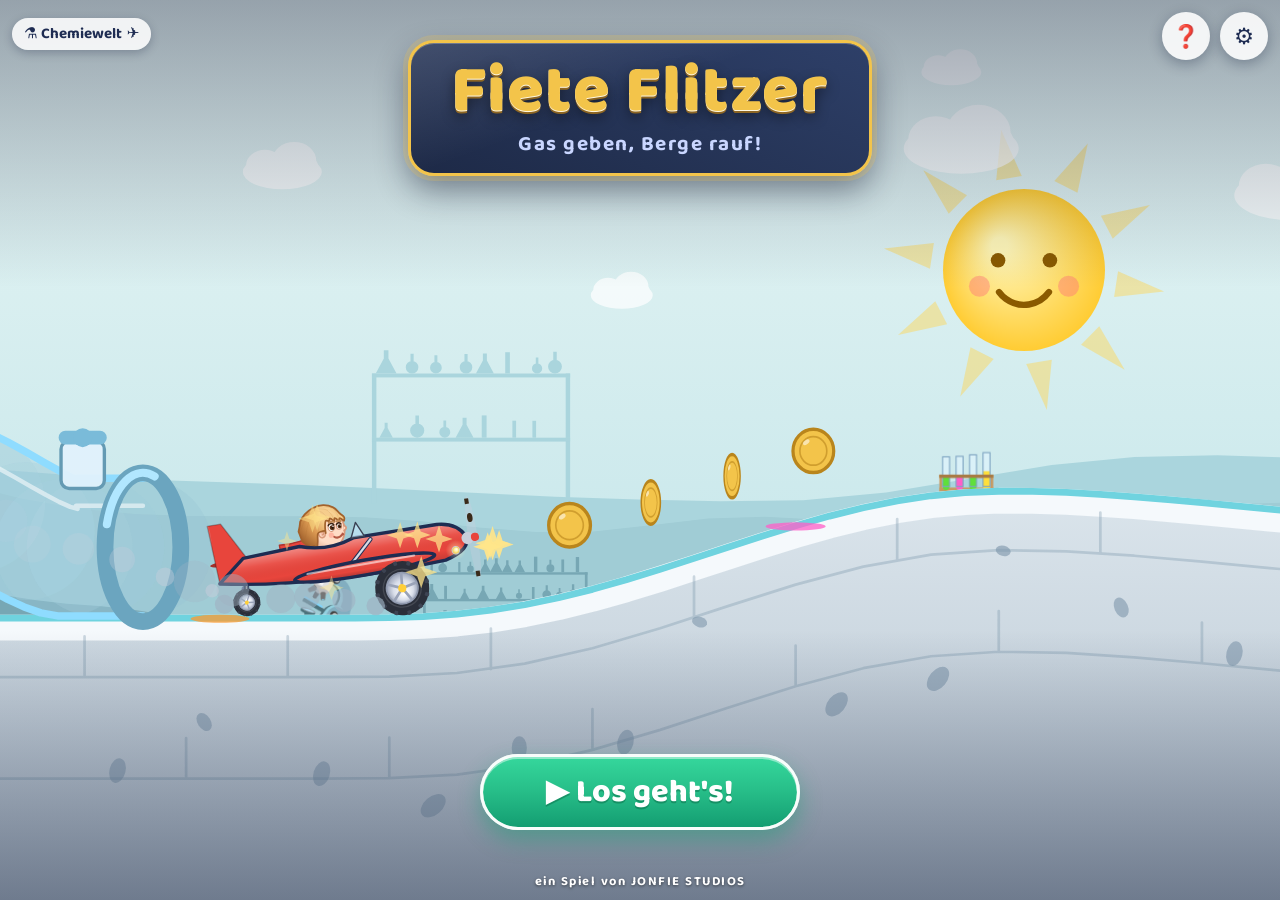
==== index.html @ 2e60c022 "Neue Fahrzeuge: Pogo-Stab, Einrad und Lauf-Mech (v57) - Pogo-Stab: hüpft ständig auf einer langen Fe" ====
<!DOCTYPE html>
<!--
  ============================================================================
  Fiete Flitzer
  ----------------------------------------------------------------------------
  Kindgerechtes Berg-Rennspiel (ca. 6 Jahre) nach dem Vorbild von
  "Hill Climb Racing": rechts Gas, links Bremse, Münzen und Benzin sammeln,
  das Auto in der Garage verbessern. Fiete – ein blonder Junge in
  Superhelden-Farben – kann sich nie wehtun: bei einem Überschlag hilft
  ein Ballon ("Hoppla!").

  Design-Sprache wie alle JONFIE-STUDIOS-Spiele (Uhrzeit-Uhu, Fietes
  Flipper, Entdeckerfisch): große Touch-Flächen, wenig Text, weiche
  Schatten, Baloo 2 + Nunito, dunkles Titel-Schild mit Goldrahmen.

  Struktur (dieses File) / Aussehen (style.css) / Logik (*.js) getrennt:
    config.js   alle Stellschrauben (Physik, Fahrzeuge, Welten, Preise)
    gelaende.js Strecken-Generator
    physik.js   2D-Fahrzeugphysik (Federn, Reifen, Motor)
    fahrt.js    Spielregeln einer Fahrt
    roboter.js  Roboter-Fahrer (Tests + Startseiten-Show)
    kinder.js   so sehen Fiete und Jonte aus (Gesicht, Haare, Looks)
    grafik.js   Zeichnen auf dem Canvas
    klang.js    Töne + Vorlesen
    spiel.js    Menüs, Garage, Speicherstand, Spielschleife

  Hinweis: ?v=NUMMER hinter den Dateien erzwingt frische Dateien. Bei jeder
  Änderung die Nummer erhöhen UND die Cache-Version in sw.js anpassen.
  ============================================================================
-->
<html lang="de">
<head>
  <meta charset="UTF-8">
  <meta name="viewport" content="width=device-width, initial-scale=1.0, maximum-scale=1.0, user-scalable=no, viewport-fit=cover">
  <meta name="description" content="Fiete Flitzer – kindgerechtes Berg-Rennspiel: Gas geben, Münzen sammeln, Auto tunen.">
  <meta name="theme-color" content="#1d2c54">
  <meta name="mobile-web-app-capable" content="yes">
  <meta name="apple-mobile-web-app-capable" content="yes">
  <meta name="apple-mobile-web-app-title" content="Fiete Flitzer">
  <title>Fiete Flitzer</title>
  <link rel="manifest" href="manifest.webmanifest">
  <link rel="icon" href="icon-192.png" type="image/png">
  <link rel="apple-touch-icon" href="apple-touch-icon.png">
  <link rel="stylesheet" href="style.css?v=57">
</head>

<body>

  <!-- DAS SPIELFELD: Himmel, Strecke, Fahrzeug – alles im Canvas (grafik.js) -->
  <canvas id="spielfeld" aria-label="Spielfeld"></canvas>
  <!-- Nachtwald: Dunkelheit mit Lichtern, eigene Ebene über dem Spielfeld (grafik.js zeichneNacht) -->
  <canvas id="nacht-ebene" aria-hidden="true"></canvas>


  <!-- ========================================================================
       HUD: Anzeigen während der Fahrt
       ======================================================================== -->
  <div class="hud" id="hud" hidden>
    <div class="hud-links">
      <button type="button" class="chip" id="hud-muenzen" aria-label="Gesammelte Münzen">
        <span class="chip-icon" aria-hidden="true">🪙</span><span class="chip-wert" id="hud-muenzen-wert">0</span>
      </button>
      <button type="button" class="chip tank-chip" id="hud-tank" aria-label="Tank">
        <span class="chip-icon" id="hud-tank-icon" aria-hidden="true">⛽</span>
        <span class="tank-balken"><span class="tank-fuellung" id="hud-tank-fuellung"></span></span>
      </button>
    </div>
    <div class="hud-mitte">
      <div class="fortschritt" id="hud-fortschritt">
        <div class="fortschritt-balken" id="hud-fortschritt-balken"></div>
        <img class="fortschritt-auto fortschritt-geist" id="hud-fortschritt-geist" alt="" aria-hidden="true" hidden>
        <img class="fortschritt-auto" id="hud-fortschritt-auto" alt="" aria-hidden="true">
        <span class="fortschritt-ziel" aria-hidden="true">🏁</span>
      </div>
      <div class="chip strecke-chip" id="hud-strecke" hidden>
        <span class="chip-icon" aria-hidden="true">📏</span><span class="chip-wert" id="hud-strecke-wert">0 m</span>
      </div>
      <div class="chip strecke-chip geist-chip" id="hud-geist-strecke" hidden>
        <span class="chip-icon" aria-hidden="true">👻</span><span class="chip-wert" id="hud-geist-strecke-wert">0 m</span>
      </div>
    </div>
    <button type="button" class="rund-knopf" id="knopf-pause" aria-label="Pause">⏸️</button>
  </div>

  <!-- PEDALE: links Bremse (rot), rechts Gas (grün). Auch die ganze linke bzw.
       rechte Bildschirmhälfte funktioniert als Pedal (siehe spiel.js). -->
  <div class="pedale" id="pedale" hidden>
    <button type="button" class="pedal pedal-bremse" id="pedal-bremse" aria-label="Bremse">
      <span class="pedal-platte" aria-hidden="true"><span></span><span></span><span></span></span>
      <span class="pedal-text">Bremse</span>
    </button>
    <button type="button" class="pedal pedal-gas" id="pedal-gas" aria-label="Gas">
      <span class="pedal-platte" aria-hidden="true"><span></span><span></span><span></span></span>
      <span class="pedal-text">Gas</span>
    </button>
  </div>

  <!-- ZUSATZ-KNÖPFE links über der Bremse (linke Hand): 🚀 Raketen-Boost und 🦘 Sprungfeder.
       Der Ring füllt sich beim Aufladen; voll = bunt und pulsierend. -->
  <div class="extras" id="extras" hidden>
    <button type="button" class="extra-knopf extra-boost" id="knopf-boost" aria-label="Raketen-Boost">
      <span class="extra-icon" aria-hidden="true">🚀</span><span class="extra-zahl" id="boost-zahl" hidden></span>
    </button>
    <button type="button" class="extra-knopf extra-feder" id="knopf-feder" aria-label="Sprungfeder">
      <span class="extra-icon" aria-hidden="true">🦘</span><span class="extra-zahl" id="feder-zahl" hidden></span>
    </button>
  </div>

  <!-- Große Meldung in der Mitte ("Los geht's!", "Salto!") + Tipps -->
  <div class="meldung" id="meldung" aria-live="polite" hidden></div>
  <div class="tipp" id="tipp" hidden></div>
  <!-- Start-Ampel mit Countdown 3 – 2 – 1 – LOS -->
  <div class="ampel-box" id="ampel" hidden>
    <div class="ampel-titel" id="ampel-titel"></div>
    <div class="ampel-reihe">
      <div class="ampel" aria-hidden="true"><span class="lampe lampe-rot"></span><span class="lampe lampe-gelb"></span><span class="lampe lampe-gruen"></span></div>
      <div class="ampel-zahl" id="ampel-zahl" aria-live="assertive">3</div>
    </div>
  </div>
  <div class="update-banner" id="update-banner" role="status" hidden></div>
  <div class="hochkant-hinweis" id="hochkant-hinweis" hidden>📱↔️ Tipp: Handy quer halten!</div>


  <!-- ========================================================================
       TITELSCREEN: Hinter dem Titel läuft die Startseiten-Show (spiel.js 12b):
       Fiete fährt von allein durch alle Welten. Tippen irgendwo = Los.
       ======================================================================== -->
  <div class="titelscreen" id="titelscreen">
    <!-- Sparmodus der Show: zwei Weltbilder (mit Auto drauf) zum Überblenden -->
    <div class="show-leicht" id="show-leicht" hidden aria-hidden="true">
      <div class="show-bild"></div><div class="show-bild"></div>
    </div>
    <div class="show-blende" id="show-blende" aria-hidden="true"></div>
    <div class="titel-schleier" aria-hidden="true"></div>

    <div class="titel-ecke">
      <button type="button" class="rund-knopf titel-rund" id="knopf-titel-anleitung" aria-label="So geht's">❓</button>
      <button type="button" class="rund-knopf titel-rund" id="knopf-titel-einstellungen" aria-label="Einstellungen">⚙️</button>
    </div>

    <div class="titel-logo">
      <span class="titel-logo-glanz" aria-hidden="true"></span>
      <h1 class="titel-name">Fiete Flitzer</h1>
      <p class="titel-unter">Gas geben, Berge rauf!</p>
    </div>

    <div class="titel-unten">
      <button type="button" class="titel-start" id="knopf-start" aria-label="Spiel starten">
        <span class="titel-start-icon" aria-hidden="true">▶</span> Los geht's!
      </button>
    </div>
    <div class="show-welt" id="show-welt" aria-hidden="true"></div>
    <p class="titel-studio">ein Spiel von JONFIE STUDIOS</p>
  </div>


  <!-- ========================================================================
       WER FÄHRT? Fiete, Jonte oder beide zusammen (Geisterrennen)
       ======================================================================== -->
  <div class="spielerwahl" id="spielerwahl" hidden>
    <h2 class="spielerwahl-titel">Wer fährt?</h2>
    <div class="spielerwahl-karten" id="spielerwahl-karten"></div>
    <button type="button" class="rund-knopf spielerwahl-zahnrad" id="knopf-spielerwahl-einstellungen" aria-label="Einstellungen">⚙️</button>
  </div>


  <!-- ========================================================================
       MENÜ: Fahren (Welten + Level) und Garage (Fahrzeuge, Tuning, Farben)
       ======================================================================== -->
  <div class="menue" id="menue" hidden>
    <header class="top-bar">
      <button type="button" class="marke" id="knopf-info" aria-label="Über das Spiel">
        <span class="marke-logo" aria-hidden="true"><span class="marke-logo-text"><span>F</span><span>F</span></span></span>
        <span class="marke-text">Fiete Flitzer</span>
      </button>
      <nav class="tabs" role="tablist">
        <button type="button" class="tab aktiv" id="tab-knopf-fahren" data-tab="fahren" role="tab" aria-label="Fahren">🏁<span class="tab-wort"> Fahren</span></button>
        <button type="button" class="tab" id="tab-knopf-garage" data-tab="garage" role="tab" aria-label="Garage">🔧<span class="tab-wort"> Garage</span></button>
      </nav>
      <div class="top-rechts">
        <button type="button" class="chip konto-chip" id="konto" aria-label="Deine Münzen">
          <span class="chip-icon" aria-hidden="true">🪙</span><span class="chip-wert" id="konto-wert">0</span>
        </button>
        <button type="button" class="rund-knopf klein" id="knopf-anleitung" aria-label="Anleitung: So geht's">❓</button>
        <button type="button" class="rund-knopf klein" id="knopf-einstellungen" aria-label="Einstellungen">⚙️</button>
      </div>
    </header>

    <main class="menue-inhalt">
      <!-- Welten + Level -->
      <section class="tab-seite" id="tab-fahren">
        <div class="fahrzeug-leiste" id="fahrzeug-leiste"></div>
        <div class="welten-liste" id="welten-liste"></div>
        <!-- Zu zweit: Geisterrennen vorbereiten -->
        <div class="duell" id="duell-lobby" hidden>
          <div class="duell-kopf">
            <button type="button" class="fiete-chip" id="duell-spielerwahl" aria-label="Wer fährt? (zurück)"></button>
            <h2 class="duell-titel">👫 Geisterrennen zu zweit</h2>
            <span class="duell-stand" id="duell-stand"></span>
          </div>
          <div class="duell-paarung" id="duell-paarung" hidden></div>
          <div class="duell-spieler" id="duell-spieler"></div>
          <h3 class="duell-abschnitt">🗺️ Welche Strecke?</h3>
          <div class="duell-welten" id="duell-welten"></div>
          <div class="duell-level" id="duell-level"></div>
          <h3 class="duell-abschnitt">🏁 Wer fährt zuerst?</h3>
          <div class="duell-start" id="duell-start"></div>
        </div>
      </section>

      <!-- Garage -->
      <section class="tab-seite" id="tab-garage" hidden>
        <div class="garage-kinder" id="garage-kinder" hidden></div>
        <div class="garage">
          <div class="garage-buehne">
            <div class="buehne-kopf">
              <button type="button" class="pfeil-knopf" id="fz-zurueck" aria-label="Vorheriges Fahrzeug">◀</button>
              <div class="fz-titel">
                <span class="fz-name" id="fz-name">Flitzer</span>
                <span class="fz-nummer" id="fz-nummer">1 / 7</span>
              </div>
              <button type="button" class="pfeil-knopf" id="fz-vor" aria-label="Nächstes Fahrzeug">▶</button>
            </div>
            <div class="vorschau-rahmen">
              <canvas class="vorschau" id="vorschau" aria-label="Fahrzeug-Vorschau"></canvas>
              <button type="button" class="motor-hoeren" id="fz-motor" aria-label="Motor anhören">🔊</button>
            </div>
            <p class="fz-text" id="fz-text"></p>
            <div class="fz-werte" id="fz-werte"></div>
            <button type="button" class="aktion-knopf" id="fz-aktion">✅ Ausgewählt</button>
          </div>
          <div class="garage-werkstatt">
            <h3 class="werkstatt-titel" id="look-titel">💇 Fietes Look</h3>
            <div class="outfit-liste look-liste" id="look-liste"></div>
            <h3 class="werkstatt-titel" id="outfit-titel">🦸 Fietes Outfit</h3>
            <div class="outfit-liste" id="outfit-liste"></div>
            <h3 class="werkstatt-titel">🔧 Tuning</h3>
            <div class="upgrade-liste" id="upgrade-liste"></div>
            <h3 class="werkstatt-titel">🎨 Farbe</h3>
            <div class="farb-liste" id="farb-liste"></div>
            <div class="farb-editor" id="farb-editor" hidden></div>
            <h3 class="werkstatt-titel">✨ Muster</h3>
            <div class="kachel-liste" id="muster-liste"></div>
            <h3 class="werkstatt-titel" id="felgen-titel">🛞 Felgen</h3>
            <div class="kachel-liste" id="felgen-liste"></div>
            <h3 class="werkstatt-titel" id="beifahrer-titel">🐾 Beifahrer</h3>
            <div class="kachel-liste" id="beifahrer-liste"></div>
            <h3 class="werkstatt-titel" id="spur-titel">💫 Spur</h3>
            <div class="kachel-liste" id="spur-liste"></div>
          </div>
        </div>
      </section>
    </main>
  </div>


  <!-- ========================================================================
       GEISTERRENNEN: Übergabe ("Jetzt ist Jonte dran!"), Würfeln, Siegerehrung
       ======================================================================== -->
  <div class="modal-overlay" id="uebergabe" aria-hidden="true">
    <div class="karte uebergabe-karte" role="dialog" aria-modal="true" aria-labelledby="uebergabe-titel">
      <p class="uebergabe-vorher" id="uebergabe-vorher" hidden></p>
      <img class="uebergabe-bild" id="uebergabe-bild" alt="">
      <h2 class="karte-titel" id="uebergabe-titel">Fiete ist dran!</h2>
      <p class="karte-hinweis" id="uebergabe-text"></p>
      <button type="button" class="gruen-knopf" id="knopf-uebergabe-los">▶️ Los!</button>
      <button type="button" class="zweit-knopf" id="knopf-uebergabe-abbruch">🏠 Abbrechen</button>
    </div>
  </div>

  <div class="modal-overlay" id="wuerfeln" aria-hidden="true">
    <div class="karte wuerfel-karte" role="dialog" aria-modal="true" aria-label="Würfeln, wer zuerst fährt">
      <h2 class="karte-titel">🎲 Wer fängt an?</h2>
      <div class="wuerfel-reihe" id="wuerfel-reihe"></div>
      <p class="wuerfel-text" id="wuerfel-text">Die Würfel rollen …</p>
    </div>
  </div>

  <div class="modal-overlay" id="duell-ergebnis" aria-hidden="true">
    <div class="karte duell-ergebnis-karte" role="dialog" aria-modal="true" aria-labelledby="duell-ergebnis-titel">
      <h2 class="karte-titel" id="duell-ergebnis-titel">🏆 Jonte gewinnt!</h2>
      <div class="podest" id="duell-podest"></div>
      <p class="duell-stand gross" id="duell-ergebnis-stand"></p>
      <div class="ergebnis-knoepfe">
        <button type="button" class="gruen-knopf" id="knopf-revanche">🔄 Revanche!</button>
        <button type="button" class="zweit-knopf" id="knopf-duell-strecke">🗺️ Strecke</button>
        <button type="button" class="zweit-knopf" id="knopf-duell-garage">🔧 Garage</button>
        <button type="button" class="zweit-knopf" id="knopf-duell-menue">👥 Wer fährt?</button>
      </div>
    </div>
  </div>


  <!-- ========================================================================
       PAUSE
       ======================================================================== -->
  <div class="modal-overlay" id="pause" aria-hidden="true">
    <div class="karte pause-karte" role="dialog" aria-modal="true" aria-label="Pause">
      <h2 class="karte-titel">⏸️ Pause</h2>
      <button type="button" class="gruen-knopf" id="knopf-weiter">▶️ Weiter</button>
      <button type="button" class="zweit-knopf" id="knopf-nochmal">🔄 Nochmal von vorn</button>
      <button type="button" class="zweit-knopf" id="knopf-menue">🏠 Zum Menü</button>
      <p class="karte-hinweis">Gesammelte Münzen darfst du behalten!</p>
    </div>
  </div>


  <!-- ========================================================================
       ERGEBNIS (kein "Game Over": immer Lob + Münzen)
       ======================================================================== -->
  <div class="modal-overlay" id="ergebnis" aria-hidden="true">
    <div class="karte ergebnis-karte" role="dialog" aria-modal="true" aria-labelledby="ergebnis-titel">
      <div class="ergebnis-held" aria-hidden="true">
        <img class="ergebnis-fiete" id="ergebnis-fiete" alt="">
        <span class="ergebnis-icon" id="ergebnis-icon">🏆</span>
      </div>
      <h2 class="karte-titel" id="ergebnis-titel">Ziel erreicht!</h2>
      <div class="ergebnis-sterne" id="ergebnis-sterne" aria-label="Sterne">
        <span class="stern-gross">★</span><span class="stern-gross">★</span><span class="stern-gross">★</span>
      </div>
      <ul class="ergebnis-liste" id="ergebnis-liste"></ul>
      <div class="ergebnis-summe">
        <span class="chip-icon" aria-hidden="true">🪙</span> +<b id="ergebnis-summe">0</b>
      </div>
      <p class="karte-hinweis" id="ergebnis-tipp"></p>
      <div class="ergebnis-knoepfe">
        <button type="button" class="gruen-knopf" id="knopf-ergebnis-weiter">▶️ Nächstes Level</button>
        <button type="button" class="zweit-knopf profi-knopf" id="knopf-ergebnis-profi" hidden>🔥 Profi-Level</button>
        <button type="button" class="zweit-knopf" id="knopf-ergebnis-nochmal">🔄 Nochmal</button>
        <button type="button" class="zweit-knopf" id="knopf-ergebnis-garage">🔧 Garage</button>
        <button type="button" class="zweit-knopf" id="knopf-ergebnis-menue">🏠 Menü</button>
      </div>
    </div>
  </div>


  <!-- ========================================================================
       EINSTELLUNGEN
       ======================================================================== -->
  <!-- EIGENER CHARAKTER: Name und Aussehen (Spielerwahl → ⚙️ am Kärtchen) -->
  <div class="modal-overlay" id="eigen-dialog" aria-hidden="true">
    <div class="modal eigen-modal" role="dialog" aria-modal="true" aria-label="Eigener Charakter">
      <header class="modal-kopf">
        <h2 class="modal-titel">🧒 Eigener Charakter</h2>
        <button type="button" class="modal-schliessen" id="eigen-zu" aria-label="Schließen">✕</button>
      </header>
      <div class="modal-inhalt eigen-inhalt">
        <div class="eigen-vorschau-spalte">
          <img class="eigen-vorschau" id="eigen-vorschau" alt="So siehst du aus">
          <input type="text" class="eigen-name" id="eigen-name" maxlength="14" placeholder="Dein Name" autocomplete="off" aria-label="Name">
        </div>
        <div class="eigen-wahl" id="eigen-wahl"></div>
      </div>
      <footer class="eigen-fuss">
        <button type="button" class="zweit-knopf" id="eigen-ausblenden">🙈 Ausblenden</button>
        <button type="button" class="gruen-knopf" id="eigen-fertig">✅ Fertig</button>
      </footer>
    </div>
  </div>

  <div class="modal-overlay" id="einstellungen" aria-hidden="true">
    <div class="modal" role="dialog" aria-modal="true" aria-label="Einstellungen">
      <header class="modal-kopf">
        <h2 class="modal-titel">⚙️ Einstellungen</h2>
        <button type="button" class="modal-schliessen" id="einstellungen-zu" aria-label="Schließen">✕</button>
      </header>
      <div class="modal-inhalt">
        <button type="button" class="hilfe-button" id="knopf-hilfe"><span class="hilfe-frage">?</span> Hilfe &amp; Was ist neu?</button>
        <section class="opt-gruppe">
          <h3 class="opt-titel">🎚️ Schwierigkeit</h3>
          <div class="opt-reihe">
            <button type="button" class="opt-karte" data-setting="schwierigkeit" data-wert="leicht">
              <span class="opt-icon">🐢</span><span class="opt-name">Leicht</span><span class="opt-text">Auto bleibt stabiler, größerer Tank</span>
            </button>
            <button type="button" class="opt-karte" data-setting="schwierigkeit" data-wert="normal">
              <span class="opt-icon">🐇</span><span class="opt-name">Normal</span><span class="opt-text">Wie beim großen Vorbild</span>
            </button>
            <button type="button" class="opt-karte" data-setting="schwierigkeit" data-wert="profi">
              <span class="opt-icon">🚀</span><span class="opt-name">Profi</span><span class="opt-text">Weniger Benzin, Hoppla kostet mehr</span>
            </button>
          </div>
          <div class="opt-reihe opt-reihe-eins">
            <button type="button" class="opt-karte opt-schalter" data-schalter="bruchlandung">
              <span class="opt-icon">💥</span><span class="opt-name">Bruchlandung</span><span class="opt-text">An: Wer zu schief landet, braucht den Ballon. Aus: Das Auto prallt ab und fährt weiter.</span><span class="opt-schalter-status"></span>
            </button>
            <button type="button" class="opt-karte opt-schalter" data-schalter="tipps">
              <span class="opt-icon">💡</span><span class="opt-name">Tipps</span><span class="opt-text">Kleine Hinweise oben links, wie man fährt (z. B. „In der Luft: Gas hebt die Nase“).</span><span class="opt-schalter-status"></span>
            </button>
          </div>
        </section>

        <section class="opt-gruppe">
          <h3 class="opt-titel">🔊 Ton &amp; Anzeige</h3>
          <div class="opt-reihe opt-reihe-vier">
            <button type="button" class="opt-karte opt-schalter" data-schalter="ton">
              <span class="opt-icon">🔊</span><span class="opt-name">Töne</span><span class="opt-schalter-status"></span>
            </button>
            <button type="button" class="opt-karte opt-schalter" data-schalter="sprache">
              <span class="opt-icon">🗣️</span><span class="opt-name">Vorlesen</span><span class="opt-schalter-status"></span>
            </button>
            <button type="button" class="opt-karte opt-schalter" data-schalter="instrumente">
              <span class="opt-icon">⏱️</span><span class="opt-name">Tacho</span><span class="opt-schalter-status"></span>
            </button>
            <button type="button" class="opt-karte opt-schalter" data-schalter="kraefte">
              <span class="opt-icon">🔬</span><span class="opt-name">Kräfte</span><span class="opt-schalter-status"></span>
            </button>
          </div>
          <div class="opt-reihe opt-reihe-eins">
            <button type="button" class="opt-karte opt-schalter" data-schalter="tonHandy">
              <span class="opt-icon">📱</span><span class="opt-name">Handy-Ton</span><span class="opt-text">Kein Ton, obwohl laut gestellt? Einschalten – dann kommen die Klänge wie bei einem Video (für manche älteren Android-Handys).</span><span class="opt-schalter-status"></span>
            </button>
            <button type="button" class="opt-karte" id="knopf-ton-test">
              <span class="opt-icon">🔈</span><span class="opt-name">Ton testen</span><span class="opt-text" id="ton-zustand">Spielt eine kleine Melodie und sagt „Hallo“.</span>
            </button>
          </div>
          <p class="opt-untertitel">🔬 Kräfte: zeigt beim Fahren Gewichtskraft, Normalkraft und Reibung als Pfeile.</p>
        </section>

        <section class="opt-gruppe" id="ausrichtung-gruppe" hidden>
          <h3 class="opt-titel">📱 Bildschirm</h3>
          <div class="opt-reihe">
            <button type="button" class="opt-karte" data-setting="ausrichtung" data-wert="quer">
              <span class="opt-icon">↔️</span><span class="opt-name">Quer</span><span class="opt-text">Weiter Blick nach vorn</span>
            </button>
            <button type="button" class="opt-karte" data-setting="ausrichtung" data-wert="hoch">
              <span class="opt-icon">↕️</span><span class="opt-name">Hochkant</span><span class="opt-text">Gut mit einer Hand</span>
            </button>
            <button type="button" class="opt-karte" data-setting="ausrichtung" data-wert="auto">
              <span class="opt-icon">🔄</span><span class="opt-name">Drehen</span><span class="opt-text">Wie du das Handy hältst</span>
            </button>
          </div>
        </section>

        <section class="opt-gruppe" id="install-gruppe" hidden>
          <h3 class="opt-titel">📲 Als App</h3>
          <button type="button" class="install-button" id="knopf-installieren">📲 App installieren</button>
          <p class="install-hinweis" id="install-hinweis"></p>
        </section>

        <section class="opt-gruppe">
          <h3 class="opt-titel">ℹ️ Für Große</h3>
          <p class="opt-info">
            Die Physik ist echt: Federn mit Eigenfrequenz und Dämpfung, Reifen mit
            Haftreibung (µ), Rollwiderstand, Hangabtriebskraft und Drehimpuls in der
            Luft. Auf dem Mond gilt g = 1,62 m/s², auf Schnee ist µ kleiner, im Sand der
            Rollwiderstand größer. Details stehen in der README.
          </p>
          <!-- 7× tippen öffnet den versteckten Entwickler-Bereich -->
          <button type="button" class="opt-version" id="opt-version">Fiete Flitzer · Version ?</button>
        </section>

        <section class="opt-gruppe entwickler-gruppe" id="entwickler-gruppe" hidden>
          <h3 class="opt-titel">🛠️ Entwickler</h3>
          <div class="opt-reihe">
            <button type="button" class="opt-karte" id="dev-muenzen">
              <span class="opt-icon">🪙</span><span class="opt-name">+10.000</span><span class="opt-text">für Fiete und Jonte</span>
            </button>
            <button type="button" class="opt-karte opt-schalter" id="dev-alle-offen">
              <span class="opt-icon">🔓</span><span class="opt-name">Alle Level</span><span class="opt-schalter-status"></span>
            </button>
            <button type="button" class="opt-karte opt-schalter" id="dev-editor">
              <span class="opt-icon">✏️</span><span class="opt-name">Strecken-Editor</span><span class="opt-schalter-status"></span>
            </button>
            <button type="button" class="opt-karte opt-schalter" id="dev-gasbremse">
              <span class="opt-icon">🎛️</span><span class="opt-name">Gas+Bremse alt</span><span class="opt-schalter-status"></span>
            </button>
            <button type="button" class="opt-karte" id="dev-startseite">
              <span class="opt-icon">🎬</span><span class="opt-name">Startseite</span><span class="opt-schalter-status dev-wert"></span>
            </button>
            <button type="button" class="opt-karte" id="dev-aus">
              <span class="opt-icon">🙈</span><span class="opt-name">Verstecken</span><span class="opt-text">Bereich ausblenden</span>
            </button>
          </div>
          <p class="opt-untertitel">Nur zum Testen: Münzen für beide Kinder, „Alle Level“ öffnet jede Welt, ohne den Fortschritt zu verändern. „Strecken-Editor“ (in Arbeit) zeigt oben in der Weltenliste „Eigene Strecke“. „Gas+Bremse alt“: beide Pedale zugleich heben sich in der Luft auf, und Stabilisator/Luft-Kreisel halten das Auto ruhig (bis Version 35, macht Sprünge sehr leicht).</p>
        </section>

        <section class="opt-gruppe" id="sicherung-gruppe">
          <h3 class="opt-titel">💾 Spielstand sichern</h3>
          <p class="opt-info">Mit diesem Code holst du den Fortschritt von Fiete und Jonte zurück – auf einem neuen Handy oder wenn der Browser die Daten gelöscht hat. Am besten kopieren und dir selbst schicken.</p>
          <p class="opt-info code-warnung" id="safari-warnung" hidden>⚠️ Im Safari-Browser löscht das iPhone gespeicherte Spiele nach einigen Tagen ohne Besuch. Sichere den Code – oder installiere die App.</p>
          <div class="code-box" id="spielstand-code" aria-label="Spielstand-Code"></div>
          <div class="code-knoepfe">
            <button type="button" class="code-knopf" id="code-kopieren">📋 Kopieren</button>
            <button type="button" class="code-knopf" id="code-teilen" hidden>📤 Teilen</button>
            <button type="button" class="code-knopf" id="code-eingeben">⌨️ Code eingeben</button>
          </div>
          <div class="code-eingabe" id="code-eingabe" hidden>
            <textarea id="code-feld" rows="4" placeholder="Code hier einfügen oder abtippen" aria-label="Spielstand-Code eingeben"
                      autocomplete="off" autocorrect="off" autocapitalize="characters" spellcheck="false"></textarea>
            <button type="button" class="install-button" id="code-laden">✅ Spielstand laden</button>
            <p class="code-fehler" id="code-fehler" role="alert"></p>
          </div>
        </section>

        <section class="opt-gruppe">
          <button type="button" class="reset-button" id="knopf-zuruecksetzen">♻️ Spielstand zurücksetzen</button>
        </section>
      </div>
      <button type="button" class="modal-fertig" id="einstellungen-fertig">✅ Fertig</button>
    </div>
  </div>

  <!-- ========================================================================
       HILFE: Was kann man alles machen? + Neuigkeiten (Changelog aus config.js)
       ======================================================================== -->
  <div class="modal-overlay" id="hilfe" aria-hidden="true">
    <div class="modal hilfe-modal" role="dialog" aria-modal="true" aria-label="Hilfe">
      <header class="modal-kopf">
        <h2 class="modal-titel">❓ So geht's</h2>
        <button type="button" class="modal-schliessen" id="hilfe-zu" aria-label="Schließen">✕</button>
      </header>
      <div class="modal-inhalt" id="hilfe-inhalt">
        <nav class="hilfe-reiter" role="tablist">
          <button type="button" data-seite="anleitung" role="tab">🎮 So geht's</button>
          <button type="button" data-seite="welten" role="tab">🗺️ Welten</button>
          <button type="button" data-seite="neu" role="tab">✨ Neu</button>
        </nav>

        <div class="hilfe-seite" data-seite-inhalt="anleitung">
          <section class="opt-gruppe hilfe-gruppe hilfe-kurz">
            <h3 class="opt-titel">🏁 In aller Kürze</h3>
            <div class="kurz-liste">
              <div><span>🏁</span><b>Ziel:</b> Fahr bis zur Zielflagge – über Berge, Schanzen und durch viele Welten.</div>
              <div><span>🟢</span><b>Rechts Gas, links Bremse.</b> Steht das Auto, fährt die Bremse rückwärts.</div>
              <div><span>✈️</span><b>In der Luft:</b> Gas hebt die Nase, Bremse senkt sie. So landest du gerade und machst Saltos.</div>
              <div><span>⛽</span><b>Benzin sammeln!</b> Rote Kanister füllen den Tank. Ist er leer, ist die Fahrt vorbei.</div>
              <div><span>🪙</span><b>Münzen</b> darfst du immer behalten. Viele Münzen im Ziel = bis zu 3 Sterne ⭐.</div>
              <div><span>🔧</span><b>Garage:</b> Mit Münzen neue Fahrzeuge, Tuning, Farben und Spuren kaufen.</div>
              <div><span>🎈</span><b>Umgekippt?</b> Kein Problem – ein Ballon stellt dich wieder hin.</div>
            </div>
          </section>

          <section class="opt-gruppe hilfe-gruppe" id="hilfe-fahren">
            <h3 class="opt-titel">🎮 So fährst du</h3>
            <ul class="hilfe-liste">
              <li><b>Gas</b> ist rechts 🟢, <b>Bremse</b> links 🔴. Die ganze rechte bzw. linke Bildschirmhälfte geht auch.</li>
              <li><b>Am Berg</b> nicht zu viel Gas, sonst kippt das Auto nach hinten. Vor steilen Abhängen kurz bremsen.</li>
              <li><b>Tricks</b>: Salto 🤸 +50, Looping 🎢 +75, lange Sprünge geben einen Luftsprung-Bonus.</li>
              <li>Liegt das Auto fest oder auf dem Dach, holt dich ein <b>Ballon 🎈</b>. Das kostet etwas Benzin.</li>
              <li><b>Bruchlandung 💥</b> (Einstellungen): Wenn sie an ist, braucht jede zu schiefe Landung den Ballon.</li>
            </ul>
          </section>

          <section class="opt-gruppe hilfe-gruppe" id="hilfe-extras">
            <h3 class="opt-titel">🚀 Turbo und 🦘 Sprungfeder</h3>
            <p class="opt-info">Die zwei runden Knöpfe links über der Bremse. Grau heißt: noch nicht bereit. Bunt und blinkend heißt: Los, drück!</p>
            <ul class="hilfe-liste">
              <li><b>🚀 Turbo</b>: Sammle einen <b>lila Raketen-Kanister</b>, dann drücken – das Auto wird kurz doppelt so schnell.</li>
              <li><b>🦘 Sprungfeder</b>: Lädt sich mit <b>3 Saltos</b> auf. Drücken, wenn die Räder am Boden sind, und das Auto hüpft hoch.</li>
            </ul>
          </section>

          <section class="opt-gruppe hilfe-gruppe" id="hilfe-garage">
            <h3 class="opt-titel">🔧 Garage</h3>
            <ul class="hilfe-liste">
              <li><b id="hilfe-fahrzeuge">Fahrzeuge</b> – jedes fährt sich anders.</li>
              <li><b>Verbessern</b>: Motor, Reifen, Federung und Tank je 5 Stufen, dazu Allrad.</li>
              <li><b>Aussehen</b>: Lackfarben (auch eigene Farbe und Farbverlauf), Muster, Spuren, Beifahrer, Outfits und Looks für Fiete und Jonte.</li>
            </ul>
          </section>

          <section class="opt-gruppe hilfe-gruppe">
            <h3 class="opt-titel">🗺️ Welten und Spielarten</h3>
            <ul class="hilfe-liste">
              <li><b id="hilfe-weltenzahl">Welten</b> mit je 4 Leveln. Nach Level 3 öffnet sich die nächste Welt. Level 4 ist das freiwillige <b>🔥 Profi-Level</b>. Deine Welten zeigt dir der Reiter <b>🗺️ Welten</b> – die anderen sind noch geheim.</li>
              <li><b>Endlos ♾️</b>: Wie weit kommst du? Alle 500 m gibt es einen Bonus.</li>
              <li><b>Zu zweit 👥</b>: Fiete und Jonte fahren nacheinander dieselbe Strecke, der Zweite gegen den Geist 👻 der ersten Fahrt.</li>
              <li><b>Schwierigkeit</b> (Einstellungen): Leicht 🐢 hält das Auto stabiler und gibt mehr Benzin.</li>
            </ul>
          </section>
        </div>

        <div class="hilfe-seite" data-seite-inhalt="welten" hidden>
          <p class="opt-info" id="welten-intro">Deine Welten – was gibt es dort Besonderes?</p>
          <div class="welt-info-liste" id="welt-info-liste"></div>
        </div>

        <div class="hilfe-seite" data-seite-inhalt="neu" hidden>
          <section class="opt-gruppe hilfe-gruppe" id="hilfe-neu">
            <h3 class="opt-titel">✨ Was ist neu?</h3>
            <div id="hilfe-neuigkeiten"></div>
          </section>
        </div>
      </div>
      <button type="button" class="modal-fertig" id="hilfe-fertig">✅ Alles klar</button>
    </div>
  </div>

  <!-- ELTERN-DIALOG: Sicherung vor dem Zurücksetzen und vor dem Entwickler-Bereich
       (kleine Rechenaufgabe) -->
  <div class="modal-overlay" id="eltern" aria-hidden="true">
    <div class="modal eltern-modal" role="dialog" aria-modal="true" aria-label="Frage für Erwachsene">
      <h2 class="eltern-titel">🔒 Frage für Erwachsene</h2>
      <p class="eltern-text"><span id="eltern-frage">Wirklich alles löschen?</span> Dann rechne:<br><b id="eltern-aufgabe">7 × 8</b></p>
      <div class="eltern-antworten" id="eltern-antworten"></div>
      <button type="button" class="eltern-abbrechen" id="eltern-abbrechen">Abbrechen</button>
    </div>
  </div>

  <!-- Konfetti-Ebene + kleines Popover -->
  <div class="konfetti-ebene" id="konfetti" aria-hidden="true"></div>
  <div class="popover" id="popover" role="status" hidden></div>

  <!-- Skripte in der richtigen Reihenfolge -->
  <script src="config.js?v=57"></script>
  <script src="gelaende.js?v=57"></script>
  <script src="physik.js?v=57"></script>
  <script src="fahrt.js?v=57"></script>
  <script src="roboter.js?v=57"></script>
  <script src="startseite-szenen.js?v=57"></script>
  <script src="geist.js?v=57"></script>
  <script src="kinder.js?v=57"></script>
  <script src="spielstand.js?v=57"></script>
  <script src="requisiten.js?v=57"></script>
  <script src="grafik.js?v=57"></script>
  <script src="grafik-welt.js?v=57"></script>
  <script src="klang.js?v=57"></script>
  <script src="editor.js?v=57"></script>
  <script src="spiel.js?v=57"></script>
</body>
</html>
---- style.css ----
/* ===========================================================================
   Fiete Flitzer  –  Stylesheet (style.css)
   ---------------------------------------------------------------------------
   Mobil-first, am liebsten im QUERFORMAT (wie das große Vorbild), für
   ca. 6-Jährige. Gleiche Design-Sprache wie alle JONFIE-STUDIOS-Spiele:
     - Blauverlauf-Bühne, weiße Flächen mit WEICHEN, diffusen Schatten
     - dunkles, edles Titel-Schild mit Goldrahmen
     - warmes Orange als Highlight, frisches Grün als Erfolgsfarbe
     - Schriften: Baloo 2 (Display) + Nunito (Text), lokal eingebunden
   Das Spiel selbst (Strecke, Auto) wird im Canvas gezeichnet – grafik.js.
   =========================================================================== */


/* 0) LOKALE SCHRIFTEN (offline-fähig, kein CDN) ---------------------------- */
@font-face {
  font-family: "Baloo 2";
  font-style: normal;
  font-weight: 500 800;
  font-display: swap;
  src: url("fonts/baloo2-latin.woff2") format("woff2");
}
@font-face {
  font-family: "Nunito";
  font-style: normal;
  font-weight: 600 800;
  font-display: swap;
  src: url("fonts/nunito-latin.woff2") format("woff2");
}


/* 1) DESIGN-TOKENS (Palette wie Uhrzeit-Uhu / Fietes Flipper) --------------- */
:root {
  --bg-top: #e7f0fe;
  --bg-mid: #c2d8f6;
  --bg-bot: #8fb2e6;

  --surface: #ffffff;
  --ink:     #1e2c52;
  --muted:   #5f6e96;

  --card-1: #2b4373;
  --card-2: #1d2c54;

  --accent:   #ff9e2c;
  --cta:      #28c08a;
  --cta-deep: #149e72;
  --gold:     #f3c44a;
  --rot:      #e8453c;
  --rot-deep: #b8302a;

  --font-display: "Baloo 2", "Comic Sans MS", "Trebuchet MS", system-ui, sans-serif;
  --font-body:    "Nunito", "Trebuchet MS", system-ui, -apple-system, "Segoe UI", sans-serif;

  --radius: 22px;
  --sh-soft: 0 14px 34px rgba(36, 64, 130, 0.18);
  --sh-card: 0 8px 20px rgba(36, 64, 130, 0.14);
  --sh-chip: 0 4px 12px rgba(36, 64, 130, 0.16);
}


/* 2) GRUND-LAYOUT ----------------------------------------------------------- */
* { box-sizing: border-box; margin: 0; padding: 0; }
html { height: 100%; -webkit-text-size-adjust: 100%; text-size-adjust: 100%; }
body {
  font-family: var(--font-body);
  font-weight: 700;
  color: var(--ink);
  background: linear-gradient(180deg, var(--bg-top) 0%, var(--bg-mid) 52%, var(--bg-bot) 100%);
  height: 100vh; height: 100dvh;
  overflow: hidden;
  -webkit-user-select: none; user-select: none;
  -webkit-tap-highlight-color: transparent;
  -webkit-touch-callout: none;
  touch-action: manipulation;
}
[hidden] { display: none !important; }
button { font: inherit; color: inherit; }

#spielfeld {
  position: fixed; inset: 0;
  width: 100%; height: 100%;
  display: block;
  touch-action: none;            /* Wischen/Halten geht ans Spiel, nicht an den Browser */
}
#nacht-ebene {                   /* Nachtwald: Schleier in halber Auflösung, der Browser skaliert ihn */
  position: fixed; inset: 0;
  width: 100%; height: 100%;
  display: none;
  pointer-events: none;
}


/* 3) CHIPS + RUNDE KNÖPFE --------------------------------------------------- */
.chip {
  display: inline-flex; align-items: center; gap: 6px;
  background: var(--surface);
  border: none; border-radius: 999px;
  padding: 4px 12px 4px 8px;
  font-family: var(--font-display); font-weight: 800; font-size: 1.15rem;
  color: var(--ink);
  box-shadow: var(--sh-chip);
  cursor: pointer;
  line-height: 1.2;
  transition: transform 0.1s ease;
}
.chip:active { transform: scale(0.95); }
.chip-icon { font-size: 1.15em; line-height: 1; }
.chip-wert { min-width: 1.5ch; text-align: center; font-variant-numeric: tabular-nums; }
.chip.plopp { animation: plopp 0.35s ease; }
@keyframes plopp { 0%, 100% { transform: scale(1); } 40% { transform: scale(1.2); } }

.rund-knopf {
  width: 48px; height: 48px;
  display: inline-flex; align-items: center; justify-content: center;
  border: none; border-radius: 50%;
  background: var(--surface);
  font-size: 1.4rem;
  box-shadow: var(--sh-chip);
  cursor: pointer;
  transition: transform 0.1s ease;
}
.rund-knopf.klein { width: 42px; height: 42px; font-size: 1.2rem; }
.rund-knopf:active { transform: scale(0.9) rotate(20deg); }


/* 4) HUD während der Fahrt -------------------------------------------------- */
.hud {
  position: fixed; top: 0; left: 0; right: 0;
  display: flex; align-items: center; gap: 10px;
  padding: calc(8px + env(safe-area-inset-top)) calc(10px + env(safe-area-inset-right)) 0 calc(10px + env(safe-area-inset-left));
  pointer-events: none;
  z-index: 10;
}
.hud button, .hud .chip { pointer-events: auto; }
.hud-links { display: flex; gap: 8px; align-items: center; }
.hud-mitte { flex: 1; display: flex; justify-content: center; min-width: 0; }

.tank-chip { padding-right: 8px; }
.tank-balken {
  position: relative; display: block;
  width: clamp(70px, 14vw, 140px); height: 14px;
  border-radius: 999px;
  background: #eef1f8;
  box-shadow: inset 0 1px 3px rgba(30, 44, 82, 0.25);
  overflow: hidden;
}
.tank-fuellung {
  position: absolute; left: 0; top: 0; bottom: 0;
  width: 100%;
  border-radius: 999px;
  background: linear-gradient(90deg, #ffd23f, #28c08a);
  transition: width 0.15s linear, background 0.3s;
}
.tank-chip.akku .tank-fuellung { background: linear-gradient(90deg, #2fcf7d, #6ff3ff); }
.tank-chip.wasserstoff .tank-fuellung { background: linear-gradient(90deg, #2f7fe0, #9fdcff); }
.tank-chip.schnee .tank-fuellung { background: linear-gradient(90deg, #7fd0ff, #f4fbff); }
.tank-chip.zauber .tank-fuellung { background: linear-gradient(90deg, #8e5bd8, #ff9fe0, #ffe98a); }
.tank-chip.knapp .tank-fuellung { background: linear-gradient(90deg, #e8453c, #ff9e2c); }
.tank-chip.knapp { animation: blinken 0.6s ease-in-out infinite; }
@keyframes blinken { 0%, 100% { box-shadow: var(--sh-chip); } 50% { box-shadow: 0 0 0 5px rgba(232, 69, 60, 0.45), var(--sh-chip); } }

.fortschritt {
  position: relative;
  width: min(46vw, 420px); height: 16px;
  margin: 0 18px 0 14px;
  border-radius: 999px;
  background: rgba(255, 255, 255, 0.6);
  box-shadow: var(--sh-chip);
}
.fortschritt-balken {
  height: 100%; width: 0%;
  border-radius: 999px;
  background: linear-gradient(90deg, #ffd23f, #ff9e2c);
}
.fortschritt-auto {               /* Fietes Kopf wandert Richtung Ziel */
  position: absolute; top: 50%; left: 0%;
  width: 34px; height: 34px;
  transform: translate(-50%, -50%);
  border-radius: 50%;
  background: linear-gradient(180deg, #e7f0fe, #ffffff);
  border: 2px solid #ffffff;
  box-shadow: var(--sh-chip);
}
.fortschritt-ziel {
  position: absolute; top: 50%; right: -16px;
  transform: translateY(-55%);
  font-size: 1.3rem;
}
.strecke-chip { font-size: 1.2rem; }


/* 5) PEDALE ------------------------------------------------------------------
   Groß, unten links (Bremse, rot) und unten rechts (Gas, grün) – Ampelfarben
   versteht jedes Kind. */
.pedale {
  position: fixed; left: 0; right: 0; bottom: 0;
  display: flex; justify-content: space-between; align-items: flex-end;
  padding: 0 calc(12px + env(safe-area-inset-right)) calc(12px + env(safe-area-inset-bottom)) calc(12px + env(safe-area-inset-left));
  pointer-events: none;
  z-index: 10;
}
.pedal {
  pointer-events: auto;
  position: relative;
  width: clamp(92px, 17vw, 150px);
  height: clamp(104px, 26vh, 170px);
  border: none;
  border-radius: 24px 24px 30px 30px;
  display: flex; flex-direction: column; align-items: center; justify-content: flex-end;
  padding-bottom: 10px;
  font-family: var(--font-display); font-weight: 800;
  font-size: clamp(1rem, 3.2vw, 1.35rem);
  color: #fff;
  cursor: pointer;
  touch-action: none;
  box-shadow: 0 8px 0 rgba(0, 0, 0, 0.18), var(--sh-card);
  transform-origin: 50% 100%;
  transition: transform 0.06s ease, box-shadow 0.06s ease, filter 0.06s ease;
}
.pedal-bremse { background: linear-gradient(180deg, #f2756c, var(--rot)); box-shadow: 0 8px 0 var(--rot-deep), var(--sh-card); }
.pedal-gas    { background: linear-gradient(180deg, #4fd6a3, var(--cta)); box-shadow: 0 8px 0 var(--cta-deep), var(--sh-card); }
.pedal.aktiv { transform: translateY(6px) perspective(300px) rotateX(14deg); filter: brightness(1.08); }
.pedal-bremse.aktiv { box-shadow: 0 2px 0 var(--rot-deep), var(--sh-card); }
.pedal-gas.aktiv    { box-shadow: 0 2px 0 var(--cta-deep), var(--sh-card); }
.pedal-platte {
  position: absolute; top: 14px; left: 14px; right: 14px; bottom: 44px;
  display: flex; flex-direction: column; justify-content: space-evenly;
  border-radius: 14px;
  background: rgba(0, 0, 0, 0.12);
  padding: 6px 10px;
}
.pedal-platte span { display: block; height: 7px; border-radius: 999px; background: rgba(255, 255, 255, 0.45); }
.pedal-text { position: relative; text-shadow: 0 2px 0 rgba(0, 0, 0, 0.2); }
/* In der Luft: Pfeil über dem Pedal zeigt, wohin es die Nase dreht (Gas ⤴, Bremse ⤵) */
.pedale.luft .pedal::before {
  position: absolute; top: -58px; left: 50%;
  width: 50px; height: 50px; margin-left: -25px;
  display: flex; align-items: center; justify-content: center;
  border-radius: 50%;
  font-size: 2rem; line-height: 1; color: #fff;
  box-shadow: var(--sh-card);
  animation: luftPfeil 0.8s ease-in-out infinite alternate;
}
.pedale.luft .pedal-gas::before    { content: "⤴"; background: var(--cta); }
.pedale.luft .pedal-bremse::before { content: "⤵"; background: var(--rot); }
@keyframes luftPfeil { from { transform: translateY(0); } to { transform: translateY(-6px); } }
@media (prefers-reduced-motion: reduce) { .pedale.luft .pedal::before { animation: none; } }
/* Der Bremse-Pfeil sitzt rechts neben dem Pedal – darüber liegen die Zusatz-Knöpfe */
.pedale.luft .pedal-bremse::before { top: 10px; left: calc(100% + 34px); }

/* Zusatz-Knöpfe 🚀 🦘 links über der Bremse. --ladung (0…1) füllt den Ring. */
.extras {
  position: fixed; z-index: 11;
  left: calc(12px + env(safe-area-inset-left));
  bottom: calc(12px + env(safe-area-inset-bottom) + clamp(104px, 26vh, 170px) + 16px);
  display: flex; gap: 12px;
  pointer-events: none;
}
.extra-knopf {
  --ladung: 0; --farbe: #ff8a1f;
  pointer-events: auto; touch-action: none;
  position: relative;
  width: clamp(54px, 9vw, 66px); height: clamp(54px, 9vw, 66px);
  padding: 5px; border: none; border-radius: 50%;
  background: conic-gradient(var(--farbe) calc(var(--ladung) * 360deg), rgba(255, 255, 255, 0.45) 0);
  box-shadow: var(--sh-card);
  cursor: pointer;
  transition: transform 0.08s ease;
}
.extra-feder { --farbe: #2fcf7d; }
.extra-icon {
  display: flex; align-items: center; justify-content: center;
  width: 100%; height: 100%; border-radius: 50%;
  background: rgba(60, 70, 100, 0.55);
  font-size: clamp(1.5rem, 4.4vw, 1.9rem); line-height: 1;
  filter: grayscale(1); opacity: 0.6;
  transition: background 0.2s, opacity 0.2s, filter 0.2s;
}
.extra-zahl {
  position: absolute; top: -6px; right: -6px;
  min-width: 24px; height: 24px; padding: 0 5px; border-radius: 999px;
  display: flex; align-items: center; justify-content: center;
  background: #fff; color: #3b4566;
  font-family: var(--font-display); font-weight: 800; font-size: 0.85rem;
  box-shadow: var(--sh-chip);
}
/* bereit: bunt, leuchtet und pulsiert – so sieht man es aus dem Augenwinkel */
.extra-knopf.bereit .extra-icon { filter: none; opacity: 1; background: radial-gradient(circle at 50% 35%, #fff6d8, var(--farbe)); }
.extra-knopf.bereit { animation: extraPuls 1.1s ease-in-out infinite; }
@keyframes extraPuls {
  0%, 100% { box-shadow: var(--sh-card), 0 0 0 0 rgba(255, 255, 255, 0.0); }
  50% { box-shadow: var(--sh-card), 0 0 0 8px rgba(255, 235, 120, 0.55); }
}
.extra-knopf.an { animation: extraWackeln 0.12s linear infinite; }
.extra-knopf.an .extra-icon { filter: none; opacity: 1; background: radial-gradient(circle, #fffbe0, #ff5a1f); }
@keyframes extraWackeln { 0%, 100% { transform: translateX(-1px); } 50% { transform: translateX(1px); } }
.extra-knopf:active { transform: scale(0.92); }
@media (prefers-reduced-motion: reduce) { .extra-knopf.bereit, .extra-knopf.an { animation: none; } }


/* 6) MELDUNGEN + TIPPS -------------------------------------------------------- */
.meldung {
  position: fixed; left: 50%; top: 28%;
  transform: translate(-50%, -50%);
  z-index: 12;
  pointer-events: none;
  font-family: var(--font-display); font-weight: 800;
  font-size: clamp(2rem, 8vw, 3.6rem);
  color: #fff;
  text-align: center;
  white-space: nowrap;
  text-shadow: 0 4px 0 var(--ink), 0 0 2px var(--ink), 0 8px 18px rgba(0, 0, 0, 0.35);
  -webkit-text-stroke: 2px var(--ink);
  paint-order: stroke fill;
}
.meldung.zeigen { animation: meldung-ein 1.6s ease forwards; }
@keyframes meldung-ein {
  0%   { opacity: 0; transform: translate(-50%, -50%) scale(0.4); }
  15%  { opacity: 1; transform: translate(-50%, -50%) scale(1.12); }
  25%  { transform: translate(-50%, -50%) scale(1); }
  80%  { opacity: 1; }
  100% { opacity: 0; transform: translate(-50%, -70%) scale(1); }
}
.tipp {                           /* dezent: kleine Schrift oben links unter der Münz-/Tankanzeige, ohne Kasten */
  position: fixed; left: calc(14px + env(safe-area-inset-left)); top: calc(66px + env(safe-area-inset-top));
  z-index: 12;
  max-width: min(40vw, 340px);
  color: #fff;
  font-family: var(--font-display); font-size: 0.88rem; line-height: 1.3;
  text-shadow: 0 1px 2px rgba(20, 30, 60, 0.9), 0 0 6px rgba(20, 30, 60, 0.5);
  opacity: 0.92;
  pointer-events: none;
  animation: tipp-ein 0.4s ease;
}
@keyframes tipp-ein { from { opacity: 0; } }
.hochkant-hinweis {
  position: fixed; left: 50%; bottom: calc(8px + env(safe-area-inset-bottom));
  transform: translateX(-50%);
  z-index: 11;
  padding: 6px 14px;
  border-radius: 999px;
  background: rgba(255, 255, 255, 0.9);
  font-family: var(--font-display); font-size: 0.95rem;
  box-shadow: var(--sh-chip);
  pointer-events: none;
}
@media (orientation: portrait) {   /* hochkant: Tipps breiter (weniger Zeilen), Hinweis nicht über dem Tacho */
  .tipp { max-width: min(80vw, 360px); font-size: 0.84rem; }
  .hochkant-hinweis { bottom: auto; top: 54%; }
}


/* 7) TITELSCREEN ------------------------------------------------------------
   Vollbild-Bühne: Hinter dem Titel fährt die Startseiten-Show (spiel.js 12b) auf
   dem Spielfeld-Canvas. Oben ein kompaktes Logo-Schild (Jonfie-Gold auf
   Dunkelblau – lesbar auf jeder Welt), unten der große Los-Knopf, ❓/⚙️ klein in
   der Ecke. Ohne Show (JS lädt noch) bleibt der dunkelblaue Jonfie-Verlauf. */
.titelscreen {
  position: fixed; inset: 0;
  z-index: 300;
  text-align: center;
  background:
    radial-gradient(120% 70% at 50% 120%, rgba(47, 111, 214, 0.28), transparent 60%),
    radial-gradient(90% 55% at 50% 14%, rgba(120, 155, 230, 0.45), transparent 62%),
    linear-gradient(180deg, #2a3d68 0%, #21335c 45%, var(--card-2) 72%, #10192f 100%);
  transition: opacity 0.45s ease;
  overflow: hidden;
  -webkit-tap-highlight-color: transparent;
  user-select: none; -webkit-user-select: none;
}
.titelscreen.mit-show { background: transparent; }
.titelscreen.leicht { background: linear-gradient(180deg, var(--bg-top), var(--bg-bot)); }
.titelscreen.aus { opacity: 0; pointer-events: none; }

/* Weicher Schleier oben und unten: Logo und Knopf heben sich ab, die Welt bleibt hell */
.titel-schleier {
  position: absolute; inset: 0; pointer-events: none;
  background:
    linear-gradient(180deg, rgba(14, 24, 52, 0.38) 0%, rgba(14, 24, 52, 0) 32%),
    linear-gradient(0deg, rgba(14, 24, 52, 0.42) 0%, rgba(14, 24, 52, 0) 30%);
}
.titelscreen:not(.mit-show) .titel-schleier { display: none; }

/* Szenenwechsel: kurz hell überblenden */
.show-blende {
  position: absolute; inset: 0; pointer-events: none;
  background: radial-gradient(circle at 50% 55%, #ffffff 0%, #e4efff 70%);
  opacity: 0; transition: opacity 0.32s ease-in;
}
.show-blende.zu { opacity: 1; }

/* Sparmodus: zwei Weltbilder mit langsamer Kamerafahrt */
.show-leicht { position: absolute; inset: 0; pointer-events: none; overflow: hidden; }
.show-bild {
  position: absolute; inset: -4%;
  background: center / cover no-repeat;
  opacity: 0; transition: opacity 0.9s ease;
}
.show-bild.sichtbar { opacity: 1; }
.show-bild.fahrt { animation: show-kamerafahrt 9s linear both; }
@keyframes show-kamerafahrt {
  from { transform: scale(1.06) translateX(3%); }
  to   { transform: scale(1.16) translateX(-3%); }
}
/* Logo-Schild oben */
.titel-logo {
  position: absolute; left: 50%; top: calc(clamp(12px, 4.5vh, 40px) + env(safe-area-inset-top));
  transform: translateX(-50%);
  padding: clamp(6px, 1.6vh, 14px) clamp(20px, 4vw, 40px) clamp(6px, 1.4vh, 12px);
  border-radius: 26px;
  border: 3px solid var(--gold);
  background:
    linear-gradient(160deg, rgba(255, 255, 255, 0.14), rgba(255, 255, 255, 0) 45%),
    linear-gradient(200deg, rgba(36, 54, 98, 0.92), rgba(19, 31, 62, 0.94));
  box-shadow: 0 0 0 5px rgba(243, 196, 74, 0.22), 0 14px 32px rgba(10, 18, 40, 0.45), inset 0 1px 0 rgba(255, 255, 255, 0.25);
  overflow: hidden;
  white-space: nowrap;
  pointer-events: none;
  animation: titel-plumps 0.9s cubic-bezier(0.25, 1.4, 0.45, 1) both;
}
.titel-logo-glanz {
  position: absolute; inset: -60% -20%;
  background: linear-gradient(115deg, transparent 30%, rgba(255, 255, 255, 0.26) 48%, transparent 62%);
  transform: translateX(-60%);
  animation: titel-glanz-schwenk 4.5s ease-in-out 1s infinite;
}
.titel-name {
  position: relative;
  font-family: var(--font-display);
  font-size: clamp(2.1rem, min(10vw, 12vh), 4.2rem);
  font-weight: 800; color: var(--gold);
  letter-spacing: 1px; line-height: 1.05;
  text-shadow: 0 1px 0 #fff8e2, 0 3px 0 rgba(178, 122, 24, 0.75), 0 6px 14px rgba(0, 0, 0, 0.45);
}
.titel-unter {
  position: relative;
  font-family: var(--font-display);
  font-size: clamp(0.9rem, min(4vw, 4.4vh), 1.3rem);
  letter-spacing: 1.5px; color: #c9d6ff;
}

/* ❓ und ⚙️ klein oben rechts (Elternsache) */
.titel-ecke {
  position: absolute; top: calc(12px + env(safe-area-inset-top)); right: calc(12px + env(safe-area-inset-right));
  display: flex; gap: 10px;
  animation: titel-einblenden 0.6s ease 0.6s both;
}
.titel-rund { background: rgba(255, 255, 255, 0.88); box-shadow: 0 4px 14px rgba(10, 20, 50, 0.3); }
.titel-rund:active { transform: scale(0.92); }

/* Großer Los-Knopf unten */
.titel-unten {
  position: absolute; left: 0; right: 0;
  bottom: calc(clamp(34px, 9vh, 70px) + env(safe-area-inset-bottom));
  display: flex; justify-content: center;
  pointer-events: none;
  animation: titel-einblenden 0.6s ease 0.45s both;
}
.titel-start {
  pointer-events: auto;
  min-height: clamp(56px, 13vh, 76px); min-width: min(78vw, 320px);
  padding: 0 34px;
  font-family: var(--font-display); font-size: clamp(1.4rem, min(6vw, 7vh), 2rem); font-weight: 800;
  color: #fff;
  text-shadow: 0 2px 0 rgba(0, 80, 50, 0.35);
  background: linear-gradient(180deg, #35d79c, var(--cta) 45%, var(--cta-deep));
  border: 3px solid rgba(255, 255, 255, 0.85); border-radius: 999px;
  box-shadow: 0 10px 22px rgba(20, 158, 114, 0.45), inset 0 2px 0 rgba(255, 255, 255, 0.45);
  cursor: pointer;
  animation: titel-pulsieren-knopf 2.2s ease-in-out infinite;
}
.titel-start-icon { display: inline-block; animation: titel-pfeil 2.2s ease-in-out infinite; }
.titel-start:active { transform: translateY(2px) scale(0.98); }

/* Welt-Schildchen oben links, Studio unten in der Mitte */
.show-welt {
  position: absolute; left: calc(12px + env(safe-area-inset-left)); top: calc(18px + env(safe-area-inset-top));
  padding: 4px 12px;
  font-family: var(--font-display); font-size: 0.95rem; font-weight: 700; color: var(--ink);
  background: rgba(255, 255, 255, 0.86); border-radius: 999px;
  box-shadow: 0 3px 10px rgba(10, 20, 50, 0.25);
  opacity: 0; pointer-events: none;
}
.show-welt:empty { display: none; }
.show-welt.rein { animation: show-schild 0.5s ease 0.15s both; }
.show-welt-fz { margin-left: 2px; }
@keyframes show-schild { from { opacity: 0; transform: translateX(-14px); } to { opacity: 1; transform: none; } }
.titel-studio {
  position: absolute; left: 0; right: 0; bottom: calc(8px + env(safe-area-inset-bottom));
  font-family: var(--font-display); font-size: 0.8rem;
  letter-spacing: 1.5px; color: #fff;
  text-shadow: 0 1px 3px rgba(0, 0, 0, 0.55);
  pointer-events: none;
}
.titelscreen:not(.mit-show) .titel-studio { color: #8fa3d6; text-shadow: none; }

@keyframes titel-pulsieren-knopf {
  0%, 100% { box-shadow: 0 10px 22px rgba(20, 158, 114, 0.4), inset 0 2px 0 rgba(255, 255, 255, 0.45); }
  50%      { box-shadow: 0 12px 30px rgba(40, 192, 138, 0.75), inset 0 2px 0 rgba(255, 255, 255, 0.45); }
}
/* Ring, der vom Knopf weg pulsiert (der Knopf selbst bleibt ruhig – leichter zu treffen) */
.titel-start { position: relative; }
.titel-start::after {
  content: ""; position: absolute; inset: -3px; border-radius: inherit; pointer-events: none;
  border: 3px solid rgba(255, 255, 255, 0.8);
  animation: titel-ring 2.2s ease-out infinite;
}
@keyframes titel-ring { 0% { transform: scale(1); opacity: 0.9; } 70%, 100% { transform: scale(1.14, 1.35); opacity: 0; } }
@keyframes titel-pfeil { 0%, 100% { transform: translateX(0); } 50% { transform: translateX(4px); } }
@keyframes titel-plumps {
  0%   { opacity: 0; transform: translate(-50%, -120%) scale(0.9); }
  60%  { opacity: 1; transform: translate(-50%, 6%) scale(1.03, 0.96); }
  100% { opacity: 1; transform: translate(-50%, 0) scale(1); }
}
@keyframes titel-einblenden { from { opacity: 0; transform: translateY(10px); } to { opacity: 1; transform: none; } }
@keyframes titel-schweben { 0%, 100% { transform: translateY(0); } 50% { transform: translateY(-8px); } }
@keyframes titel-glanz-schwenk { 0%, 15% { transform: translateX(-60%); } 55%, 100% { transform: translateX(60%); } }

/* Handy quer (wenig Höhe): Logo und Knopf etwas kompakter */
@media (orientation: landscape) and (max-height: 500px) {
  .titel-logo { padding: 4px 26px 4px; border-radius: 20px; }
  .titel-name { font-size: clamp(1.8rem, 11vh, 2.8rem); }
  .titel-unter { font-size: 0.85rem; }
  .titel-unten { bottom: calc(30px + env(safe-area-inset-bottom)); }
  .titel-start { min-height: 52px; font-size: 1.4rem; }
  .show-welt { font-size: 0.85rem; }
}
/* Hochkant / schmal: Logo unter die Ecken-Knöpfe und das Welt-Schildchen */
@media (max-width: 620px) and (orientation: portrait) {
  .titel-logo { top: calc(76px + env(safe-area-inset-top)); }
}
@media (prefers-reduced-motion: reduce) {
  .titel-logo, .titel-unten, .titel-ecke { animation: none; }
  .titel-start, .titel-start-icon, .titel-logo-glanz, .titel-start::after { animation: none; }
}


/* 8) MENÜ (Top-Bar, Tabs, Inhalt) ------------------------------------------- */
.menue {
  position: fixed; inset: 0;
  z-index: 50;
  display: flex; flex-direction: column;
  background:
    radial-gradient(120% 80% at 50% -20%, rgba(255, 255, 255, 0.55), transparent 55%),
    linear-gradient(180deg, var(--bg-top) 0%, var(--bg-mid) 52%, var(--bg-bot) 100%);
}
.top-bar {
  display: flex; align-items: center; justify-content: space-between; gap: 8px;
  padding: calc(6px + env(safe-area-inset-top)) calc(12px + env(safe-area-inset-right)) 6px calc(12px + env(safe-area-inset-left));
  background: rgba(255, 255, 255, 0.62);
  backdrop-filter: blur(10px); -webkit-backdrop-filter: blur(10px);
  box-shadow: 0 4px 18px rgba(36, 64, 130, 0.12);
  position: relative; z-index: 5;
}
.marke {
  display: flex; align-items: center; gap: 8px;
  background: none; border: none; padding: 4px 6px; border-radius: 14px;
  cursor: pointer;
}
.marke:active { transform: scale(0.94); }
.marke-logo {
  display: inline-flex; align-items: center; justify-content: center; flex-shrink: 0;
  width: 2.1rem; height: 2.1rem;
  border-radius: 10px;
  background: linear-gradient(160deg, #3a6fd8 0%, #1d2c54 100%);
  border: 2px solid var(--gold);
  box-shadow: 0 3px 8px rgba(30, 44, 82, 0.35), inset 0 1px 0 rgba(255, 255, 255, 0.28);
  position: relative; overflow: hidden;
}
.marke-logo::after { content: ""; position: absolute; inset: 0; background: linear-gradient(135deg, rgba(255, 255, 255, 0.35), transparent 45%); }
.marke-logo-text { font-family: var(--font-display); font-weight: 800; font-size: 1.05rem; letter-spacing: -0.09em; display: inline-flex; position: relative; }
.marke-logo-text span:first-child { color: #fff; text-shadow: 0 1px 1px rgba(0, 0, 0, 0.3); }
.marke-logo-text span:last-child { color: var(--gold); margin-left: -0.03em; }
.marke-text { font-family: var(--font-display); font-size: 1.2rem; font-weight: 800; }
.tabs { display: flex; gap: 6px; background: rgba(30, 44, 82, 0.08); padding: 4px; border-radius: 999px; }
.tab {
  border: none; border-radius: 999px;
  padding: 6px 16px;
  font-family: var(--font-display); font-size: 1.1rem; font-weight: 800;
  color: var(--muted); background: transparent;
  cursor: pointer;
}
.tab.aktiv { background: var(--surface); color: var(--ink); box-shadow: var(--sh-chip); }
.top-rechts { display: flex; align-items: center; gap: 8px; }
.konto-chip { font-size: 1.2rem; }

.menue-inhalt {
  flex: 1; overflow-y: auto; overscroll-behavior: contain;
  -webkit-overflow-scrolling: touch;
  padding: 14px calc(14px + env(safe-area-inset-right)) calc(20px + env(safe-area-inset-bottom)) calc(14px + env(safe-area-inset-left));
}
.tab { white-space: nowrap; }
@media (max-width: 560px) {
  .marke-text { display: none; }
  .tab { padding: 6px 10px; font-size: 1rem; }
}
@media (max-width: 440px) {
  .marke { display: none; }
  .top-bar { padding-left: 8px; padding-right: 8px; gap: 6px; }
  .tab { padding: 5px 8px; font-size: 0.95rem; }
  .konto-chip { font-size: 1rem; padding-right: 8px; }
  .top-rechts { gap: 4px; }                      /* Platz für ❓ und ⚙️ */
  .tab-wort { display: none; }                   /* Reiter nur mit Symbol, sonst passt ❓ ⚙️ nicht neben viele Münzen */
  .tab { min-width: 48px; font-size: 1.15rem; }
}
@media (max-width: 360px) {                        /* sehr schmale Handys: Reiter nur mit Symbol */
  .konto-chip { font-size: 0.88rem; padding-left: 6px; padding-right: 6px; gap: 3px; }
  .top-bar { gap: 4px; }
  .tab-wort { display: none; }
  .tab { min-width: 48px; padding: 5px 10px; font-size: 1.15rem; }
}


/* 9) FAHREN: Fahrzeug-Leiste + Welten-Karten --------------------------------- */
.fahrzeug-leiste {
  display: flex; gap: 8px; align-items: center;
  overflow-x: auto; padding: 2px 2px 12px;
  scrollbar-width: none;
}
.fahrzeug-leiste::-webkit-scrollbar { display: none; }
.fahrzeug-leiste-titel { font-family: var(--font-display); font-size: 1rem; color: var(--muted); white-space: nowrap; margin-right: 2px; }
.fz-chip {
  display: inline-flex; align-items: center; gap: 6px; flex-shrink: 0;
  border: 3px solid transparent; border-radius: 999px;
  padding: 3px 12px 3px 8px;
  background: var(--surface);
  font-family: var(--font-display); font-size: 1rem; font-weight: 800;
  box-shadow: var(--sh-chip);
  cursor: pointer;
}
.fz-chip .fz-emoji { font-size: 1.4rem; }
.fiete-chip {
  flex-shrink: 0;
  width: 48px; height: 48px; padding: 0;
  border: 3px solid var(--accent); border-radius: 50%;
  background: linear-gradient(180deg, #e7f0fe, #ffffff);
  box-shadow: var(--sh-chip);
  cursor: pointer; overflow: hidden;
}
.fiete-chip img { display: block; width: 100%; height: 100%; }
.fiete-chip:active { transform: scale(0.94); }
.fz-chip.aktiv { border-color: var(--accent); background: #fff5e6; }
.fz-chip.gesperrt { opacity: 0.5; }

.welten-liste {
  display: grid;
  grid-template-columns: repeat(auto-fill, minmax(min(300px, 100%), 1fr));
  gap: 14px;
}
.welt-karte {
  position: relative;
  border-radius: var(--radius);
  background: var(--surface);
  box-shadow: var(--sh-card);
  overflow: hidden;
}
.welt-kopf {
  position: relative;
  display: flex; align-items: center; gap: 10px;
  padding: 10px 14px;
  min-height: 70px;
  color: #fff;
}
.welt-kopf > div { min-width: 0; padding-right: 58px; }
.welt-emoji { font-size: 2.4rem; filter: drop-shadow(0 3px 4px rgba(0, 0, 0, 0.25)); }
.welt-name { font-family: var(--font-display); font-size: 1.35rem; font-weight: 800; line-height: 1.1; text-shadow: 0 2px 3px rgba(0, 0, 0, 0.35); }
.welt-hinweis { font-size: 0.85rem; opacity: 0.95; text-shadow: 0 1px 2px rgba(0, 0, 0, 0.4); }
.welt-sterne { position: absolute; top: 8px; right: 10px; font-family: var(--font-display); font-size: 0.95rem; background: rgba(0, 0, 0, 0.25); padding: 1px 8px; border-radius: 999px; }
.welt-level { display: grid; grid-template-columns: repeat(4, minmax(44px, 1fr)) minmax(48px, 1.15fr); gap: 8px; padding: 10px 12px 12px; }
@media (max-width: 360px) { .welt-level { gap: 5px; padding: 10px 8px 12px; } }
.level-knopf {
  display: flex; flex-direction: column; align-items: center; justify-content: center;
  min-height: 62px;
  border: 3px solid #eef1f8; border-radius: 16px;
  background: #f7f9fe;
  font-family: var(--font-display); font-size: 1.3rem; font-weight: 800;
  cursor: pointer;
  transition: transform 0.1s ease;
}
.level-knopf:active { transform: scale(0.94); }
.level-knopf .level-sterne { font-size: 0.85rem; letter-spacing: 1px; color: #c9cfdf; line-height: 1; }
.level-knopf .level-sterne .an { color: var(--gold); text-shadow: 0 1px 0 #b27a18; }
.level-knopf.naechstes { border-color: var(--cta); background: #eafaf3; animation: naechstes 1.8s ease-in-out infinite; }
@keyframes naechstes { 0%, 100% { box-shadow: 0 0 0 0 rgba(40, 192, 138, 0.0); } 50% { box-shadow: 0 0 0 5px rgba(40, 192, 138, 0.3); } }
.level-knopf.gesperrt { opacity: 0.45; cursor: default; }
.level-knopf.profi { border-color: #d9c8ff; background: linear-gradient(180deg, #f6f0ff, #ebe1ff); }
.level-knopf.endlos { font-size: 1.1rem; }
.level-knopf.endlos small { font-size: 0.75rem; color: var(--muted); }
.welt-karte.gesperrt .welt-kopf { filter: grayscale(0.7) brightness(0.85); }
.welt-schloss { font-size: 1.1rem; }


/* 10) GARAGE ----------------------------------------------------------------- */
.garage { display: grid; grid-template-columns: minmax(260px, 0.9fr) 1.1fr; gap: 14px; align-items: start; }
@media (max-width: 720px) and (orientation: portrait) { .garage { grid-template-columns: 1fr; } }
@media (max-width: 600px) { .garage { grid-template-columns: 1fr; } }
.garage-buehne, .garage-werkstatt {
  background: var(--surface);
  border-radius: var(--radius);
  box-shadow: var(--sh-card);
  padding: 12px 14px 14px;
}
@media (min-width: 601px) and (orientation: landscape) { .garage-buehne { position: sticky; top: 0; } }
.buehne-kopf { display: flex; align-items: center; justify-content: space-between; gap: 8px; }
.pfeil-knopf {
  width: 46px; height: 46px; flex-shrink: 0;
  border: none; border-radius: 50%;
  background: #eef1f8;
  font-size: 1.2rem; color: var(--ink);
  cursor: pointer;
}
.pfeil-knopf:active { transform: scale(0.9); }
.fz-titel { display: flex; flex-direction: column; align-items: center; }
.fz-name { font-family: var(--font-display); font-size: 1.5rem; font-weight: 800; line-height: 1.1; }
.fz-nummer { font-size: 0.8rem; color: var(--muted); }
.vorschau {
  display: block; width: 100%; height: clamp(110px, 28vh, 200px);
  margin: 4px 0;
  border-radius: 16px;
  background: linear-gradient(180deg, #e7f0fe, #f7faff 70%, #dfe9f8);
}
.vorschau-rahmen { position: relative; }
.motor-hoeren {
  position: absolute; top: 8px; right: 8px;
  width: 46px; height: 46px;
  border: none; border-radius: 50%;
  background: rgba(255, 255, 255, 0.92); box-shadow: var(--sh-card);
  font-size: 1.3rem; cursor: pointer;
}
.motor-hoeren:active { transform: scale(0.9); }
.vorschau.brummt { animation: brummen 0.07s linear infinite; }
@keyframes brummen { 0% { transform: translate(0, 0); } 50% { transform: translate(0.6px, -0.8px); } 100% { transform: translate(-0.4px, 0.5px); } }
.fz-text { font-size: 0.92rem; color: var(--muted); text-align: center; line-height: 1.25; min-height: 2.4em; }
.fz-werte { display: grid; grid-template-columns: auto 1fr; gap: 3px 10px; align-items: center; margin: 8px 0 10px; font-size: 0.85rem; }
.fz-wert-name { white-space: nowrap; }
.fz-wert-balken { height: 10px; border-radius: 999px; background: #eef1f8; overflow: hidden; }
.fz-wert-balken span { display: block; height: 100%; border-radius: 999px; background: linear-gradient(90deg, #ffd23f, var(--accent)); transition: width 0.3s ease; }
.aktion-knopf {
  width: 100%; min-height: 54px;
  border: none; border-radius: 16px;
  font-family: var(--font-display); font-size: 1.3rem; font-weight: 800;
  color: #fff;
  background: linear-gradient(180deg, var(--cta), var(--cta-deep));
  box-shadow: 0 8px 18px rgba(20, 158, 114, 0.3);
  cursor: pointer;
}
.aktion-knopf.kaufen { background: linear-gradient(180deg, #ffbf5c, var(--accent)); box-shadow: 0 8px 18px rgba(255, 158, 44, 0.35); }
.aktion-knopf.ausgewaehlt { background: #eafaf3; color: var(--cta-deep); box-shadow: none; border: 2px solid var(--cta); }
.aktion-knopf.zu-teuer { background: #eef1f8; color: var(--muted); box-shadow: none; }
.aktion-knopf:active { transform: translateY(2px); }

.werkstatt-titel { font-family: var(--font-display); font-size: 1.2rem; margin: 6px 0 8px; }
.werkstatt-titel:not(:first-child) { margin-top: 14px; }
.upgrade-liste { display: grid; grid-template-columns: repeat(auto-fill, minmax(150px, 1fr)); gap: 10px; }
.upgrade-karte {
  display: flex; flex-direction: column; align-items: center; gap: 4px;
  padding: 10px 8px;
  border: 3px solid #f7f9fe; border-radius: 18px;
  background: #f7f9fe;
  box-shadow: var(--sh-card);
  text-align: center;
}
.upgrade-icon { font-size: 1.9rem; line-height: 1; font-family: var(--font-display); font-weight: 800; }
.upgrade-name { font-family: var(--font-display); font-size: 1.1rem; font-weight: 800; }
.upgrade-text { font-size: 0.75rem; color: var(--muted); line-height: 1.15; min-height: 2.3em; }
.upgrade-punkte { display: flex; gap: 4px; }
.upgrade-punkte span { width: 12px; height: 12px; border-radius: 50%; background: #dfe4ef; }
.upgrade-punkte span.an { background: var(--cta); box-shadow: 0 0 0 2px rgba(40, 192, 138, 0.25); }
.upgrade-kaufen {
  width: 100%; min-height: 40px;
  border: none; border-radius: 12px;
  font-family: var(--font-display); font-size: 1.05rem; font-weight: 800;
  color: #5a3600;
  background: linear-gradient(180deg, #ffd75e, #ff9f43);
  box-shadow: 0 4px 0 #d17f1f;
  cursor: pointer;
}
.upgrade-kaufen:active { transform: translateY(2px); box-shadow: 0 2px 0 #d17f1f; }
.upgrade-kaufen.zu-teuer { background: #eef1f8; color: var(--muted); box-shadow: none; }
.upgrade-kaufen.voll { background: #eafaf3; color: var(--cta-deep); box-shadow: none; cursor: default; }
.upgrade-karte.gesperrt { opacity: 0.55; }

.farb-liste { display: flex; flex-wrap: wrap; gap: 10px; }
.farb-knopf {
  position: relative;
  width: 48px; height: 48px;
  border: 3px solid #fff; border-radius: 50%;
  box-shadow: var(--sh-chip), inset 0 -4px 6px rgba(0, 0, 0, 0.15);
  cursor: pointer;
}
.farb-knopf.aktiv { box-shadow: 0 0 0 4px var(--accent), var(--sh-chip); }
.farb-knopf.gesperrt::after {
  content: attr(data-preis);
  position: absolute; left: 50%; bottom: -9px; transform: translateX(-50%);
  padding: 0 5px; border-radius: 999px;
  background: var(--card-2); color: var(--gold);
  font-family: var(--font-display); font-size: 0.7rem; white-space: nowrap;
}
.farb-knopf.gesperrt { filter: saturate(0.6); }
.farb-knopf.eigen-knopf { display: grid; place-items: center; font-size: 1.2rem; }
/* Eigene Farbe und Farbverlauf: Farbwähler unter den Farben */
.farb-editor { display: flex; flex-wrap: wrap; align-items: center; gap: 10px 14px; margin-top: 14px; padding: 10px 12px;
  border-radius: 16px; background: #f7f9fe; box-shadow: var(--sh-chip); font-family: var(--font-display); font-weight: 800; }
.farb-editor[hidden] { display: none; }
.farb-feld { display: flex; align-items: center; gap: 8px; font-size: 0.9rem; }
.farb-feld input[type="color"] { width: 52px; height: 40px; padding: 0; border: 3px solid #fff; border-radius: 12px;
  box-shadow: var(--sh-chip); background: none; cursor: pointer; }
.farb-feld input[type="color"]::-webkit-color-swatch-wrapper { padding: 0; }
.farb-feld input[type="color"]::-webkit-color-swatch { border: none; border-radius: 9px; }
.farb-feld input[type="color"]::-moz-color-swatch { border: none; border-radius: 9px; }
.farb-richtung { display: flex; gap: 6px; }
.farb-richtung button { padding: 6px 10px; border: 3px solid transparent; border-radius: 12px; background: #fff;
  box-shadow: var(--sh-chip); font-family: var(--font-display); font-weight: 800; font-size: 0.85rem; cursor: pointer; }
.farb-richtung button.aktiv { border-color: var(--accent); background: #fff5e6; }
.outfit-liste { display: flex; flex-wrap: wrap; gap: 10px; }
.outfit-knopf {
  position: relative;
  width: 84px; height: 92px; padding: 0;
  border: 3px solid #f7f9fe; border-radius: 18px;
  background: linear-gradient(180deg, #e7f0fe, #f7faff);
  box-shadow: var(--sh-card);
  cursor: pointer;
}
.outfit-knopf img { display: block; width: 78px; height: 86px; }
.outfit-knopf.aktiv { border-color: var(--accent); background: linear-gradient(180deg, #fff1dc, #fff8ee); }
.outfit-knopf.gesperrt img { filter: saturate(0.6) brightness(0.95); opacity: 0.85; }
.outfit-knopf .preis {
  position: absolute; left: 50%; bottom: -10px; transform: translateX(-50%);
  padding: 0 7px; border-radius: 999px;
  background: var(--card-2); color: var(--gold);
  font-family: var(--font-display); font-size: 0.8rem; white-space: nowrap;
}
.outfit-knopf:active { transform: scale(0.95); }
.muster-liste { display: flex; flex-wrap: wrap; gap: 8px; }
/* Kachelraster für Muster, Felgen, Beifahrer, Spuren: alle gleich groß, ruhig angeordnet */
.kachel-liste { display: grid; grid-template-columns: repeat(auto-fill, minmax(78px, 1fr)); gap: 6px; }
.kachel {
  display: flex; flex-direction: column; align-items: center; justify-content: center; gap: 1px;
  min-height: 64px; padding: 4px 2px; border: 3px solid transparent; border-radius: 14px;
  background: #f7f9fe; box-shadow: var(--sh-chip); cursor: pointer; font-family: var(--font-display);
}
.kachel.aktiv { border-color: var(--accent); background: #fff5e6; }
.kachel.zu .kachel-icon { opacity: 0.55; }
.kachel-icon { font-size: 1.35rem; line-height: 1.1; }
.kachel-icon .icon-svg { display: inline-block; width: 1.1em; height: 1.1em; vertical-align: -0.12em; }
.kachel-name { font-size: 0.78rem; font-weight: 800; line-height: 1.1; text-align: center; }
.kachel-preis { font-size: 0.7rem; color: var(--muted); font-weight: 700; }
.muster-knopf {
  display: inline-flex; align-items: center; gap: 5px;
  border: 3px solid transparent; border-radius: 999px;
  padding: 4px 12px 4px 8px;
  background: #f7f9fe;
  font-family: var(--font-display); font-size: 0.95rem; font-weight: 800;
  box-shadow: var(--sh-chip);
  cursor: pointer;
}
.muster-knopf.aktiv { border-color: var(--accent); background: #fff5e6; }
.muster-knopf .preis { color: var(--muted); font-size: 0.8rem; }


/* 11) KARTEN + MODALS (Pause, Ergebnis, Einstellungen, Eltern) -------------- */
.modal-overlay {
  position: fixed; inset: 0;
  z-index: 400;
  display: none; align-items: center; justify-content: center;
  padding: 14px;
  background: rgba(20, 34, 70, 0.45);
  backdrop-filter: blur(4px); -webkit-backdrop-filter: blur(4px);
}
.modal-overlay.offen { display: flex; }
.karte {
  width: min(92vw, 420px);
  max-height: 94vh; max-height: 94dvh; overflow-y: auto;
  padding: 18px 20px;
  border-radius: 28px;
  background: var(--surface);
  box-shadow: var(--sh-soft);
  text-align: center;
  animation: karte-ein 0.3s cubic-bezier(.2, 1.4, .5, 1);
}
@keyframes karte-ein { from { opacity: 0; transform: scale(0.85); } }
.karte-titel { font-family: var(--font-display); font-size: 1.9rem; font-weight: 800; line-height: 1.1; margin-bottom: 10px; }
.karte-hinweis { font-size: 0.9rem; color: var(--muted); margin-top: 8px; }
.gruen-knopf, .zweit-knopf {
  display: block; width: 100%;
  margin-top: 10px; min-height: 54px;
  border: none; border-radius: 18px;
  font-family: var(--font-display); font-size: 1.3rem; font-weight: 800;
  cursor: pointer;
}
.gruen-knopf { color: #fff; background: linear-gradient(180deg, var(--cta), var(--cta-deep)); box-shadow: 0 8px 18px rgba(20, 158, 114, 0.3); }
.zweit-knopf { color: var(--ink); background: #eef1f8; font-size: 1.1rem; min-height: 48px; }
.gruen-knopf:active, .zweit-knopf:active { transform: translateY(2px); }

.ergebnis-karte { width: min(94vw, 460px); }
.ergebnis-held { position: relative; display: block; width: max-content; margin: 0 auto; animation: titel-schweben 2.6s ease-in-out infinite; }
.ergebnis-fiete { display: block; width: 104px; height: 112px; margin: 0 auto; }
.ergebnis-icon { position: absolute; right: -18px; bottom: 2px; font-size: 2.2rem; line-height: 1; filter: drop-shadow(0 3px 4px rgba(0, 0, 0, 0.2)); }
.ergebnis-sterne { display: flex; justify-content: center; gap: 6px; margin: 2px 0 6px; }
.stern-gross { font-size: 2.6rem; color: #dfe4ef; line-height: 1; transform: scale(0.6); transition: transform 0.3s cubic-bezier(.2, 1.6, .5, 1), color 0.2s; }
.stern-gross.an { color: var(--gold); text-shadow: 0 2px 0 #b27a18, 0 0 18px rgba(243, 196, 74, 0.6); transform: scale(1.1); }
.ergebnis-liste { list-style: none; text-align: left; margin: 4px auto; max-width: 340px; }
.ergebnis-liste li { display: flex; justify-content: space-between; gap: 10px; padding: 4px 8px; border-radius: 10px; font-size: 1rem; }
.ergebnis-liste li:nth-child(odd) { background: #f7f9fe; }
.ergebnis-liste b { font-family: var(--font-display); font-size: 1.1rem; }
.ergebnis-summe {
  display: inline-flex; align-items: center; gap: 6px;
  margin-top: 8px; padding: 4px 18px;
  border-radius: 999px;
  background: #fff5e6; border: 2px solid var(--accent);
  font-family: var(--font-display); font-size: 1.6rem;
}
.ergebnis-knoepfe { display: grid; grid-template-columns: repeat(3, 1fr); gap: 0 8px; }
.ergebnis-knoepfe .gruen-knopf { grid-column: 1 / -1; }
.ergebnis-knoepfe .zweit-knopf { font-size: 1rem; padding: 0 4px; }
.ergebnis-knoepfe .profi-knopf { grid-column: 1 / -1; color: #5a2fb0; background: linear-gradient(180deg, #f6f0ff, #ebe1ff); }
.ergebnis-knoepfe .profi-knopf[hidden] { display: none; }
@media (orientation: landscape) and (max-height: 700px) {
  .ergebnis-karte { width: min(94vw, 720px); display: grid; grid-template-columns: 1fr 1fr; gap: 0 18px; align-items: center; padding: 12px 18px; }
  .ergebnis-karte > :not(.ergebnis-knoepfe):not(.ergebnis-liste):not(.karte-hinweis) { grid-column: 1; }
  .ergebnis-liste, .ergebnis-knoepfe, .ergebnis-karte .karte-hinweis { grid-column: 2; }
  .ergebnis-liste { grid-row: 1 / 3; }
  .ergebnis-karte .karte-hinweis { grid-row: 3; }
  .ergebnis-knoepfe { grid-row: 4 / 7; }
  .ergebnis-knoepfe .gruen-knopf, .ergebnis-knoepfe .zweit-knopf { min-height: 44px; margin-top: 8px; }
  .ergebnis-fiete { width: 76px; height: 82px; }
  .ergebnis-icon { font-size: 1.7rem; }
  .ergebnis-sterne { margin: 0; }
  .stern-gross { font-size: 2.1rem; }
  .ergebnis-liste li { padding: 2px 8px; font-size: 0.92rem; }
  .karte-titel { font-size: 1.5rem; margin-bottom: 2px; }
}
@media (orientation: portrait) and (max-height: 700px) {          /* kleine Handys hochkant */
  .ergebnis-karte { padding: 12px 14px; }
  .ergebnis-fiete { width: 72px; height: 78px; }
  .ergebnis-icon { font-size: 1.6rem; right: -14px; }
  .ergebnis-karte .karte-titel { font-size: 1.45rem; margin-bottom: 0; }
  .ergebnis-sterne { margin: 0 0 2px; }
  .stern-gross { font-size: 2rem; }
  .ergebnis-liste li { padding: 1px 8px; font-size: 0.9rem; }
  .ergebnis-liste b { font-size: 1rem; }
  .ergebnis-summe { margin-top: 4px; font-size: 1.35rem; }
  .ergebnis-karte .karte-hinweis { margin: 4px 0; font-size: 0.85rem; }
  .ergebnis-knoepfe .gruen-knopf, .ergebnis-knoepfe .zweit-knopf { min-height: 44px; margin-top: 6px; }
}

.modal {
  display: flex; flex-direction: column;
  width: 100%; max-width: 580px;
  max-height: 94vh; max-height: 94dvh;
  background: var(--surface);
  border-radius: 26px;
  box-shadow: var(--sh-soft);
  overflow: hidden;
}
.modal-kopf { display: flex; align-items: center; justify-content: space-between; padding: 14px 18px 10px; border-bottom: 2px solid #eef1f8; }
.modal-titel { font-family: var(--font-display); font-size: 1.6rem; }
.modal-schliessen { width: 44px; height: 44px; font-size: 1.2rem; font-weight: 800; background: #eef1f8; border: none; border-radius: 50%; cursor: pointer; }
.modal-inhalt { padding: 14px 18px; overflow-y: auto; overscroll-behavior: contain; }
.opt-gruppe { margin-bottom: 18px; }
.opt-titel { font-family: var(--font-display); font-size: 1.25rem; margin-bottom: 10px; }
.opt-untertitel { font-size: 0.82rem; color: var(--muted); margin-top: 8px; }
.opt-info { font-size: 0.9rem; color: var(--muted); line-height: 1.35; font-weight: 600; }
.opt-reihe { display: grid; grid-template-columns: repeat(3, 1fr); gap: 10px; }
.opt-reihe-vier { grid-template-columns: repeat(4, 1fr); }
.opt-reihe-eins { grid-template-columns: 1fr 1fr; margin-top: 10px; }
@media (max-width: 520px) { .opt-reihe-eins { grid-template-columns: 1fr; } }
@media (max-width: 420px) { .opt-reihe-vier { grid-template-columns: repeat(2, 1fr); } }
.opt-karte {
  display: flex; flex-direction: column; align-items: center; gap: 4px;
  padding: 12px 6px;
  background: #f7f9fe;
  border: 3px solid #f7f9fe; border-radius: 18px;
  box-shadow: var(--sh-card);
  cursor: pointer; text-align: center;
}
.opt-karte:active { transform: scale(0.96); }
.opt-karte.aktiv { border-color: var(--accent); background: #fff5e6; }
.opt-icon { font-size: 1.9rem; line-height: 1; }
.opt-name { font-family: var(--font-display); font-size: 1.1rem; font-weight: 800; }
.opt-text { font-size: 0.75rem; color: var(--muted); line-height: 1.15; }
.opt-schalter-status { margin-top: 2px; min-width: 56px; padding: 2px 10px; font-family: var(--font-display); font-size: 0.9rem; color: #8a97b8; background: #e6eaf4; border-radius: 999px; }
.opt-schalter-status::after { content: "Aus"; }
.opt-schalter-status.dev-wert::after { content: none; }
.opt-schalter.aktiv { border-color: var(--cta); background: #eafaf3; }
.opt-schalter.aktiv .opt-schalter-status { color: #fff; background: var(--cta); }
.opt-schalter.aktiv .opt-schalter-status::after { content: "An"; }
.install-button { width: 100%; min-height: 52px; font-family: var(--font-display); font-size: 1.2rem; font-weight: 800; color: #fff; background: linear-gradient(180deg, #4f8ff0, #2f6fd6); border: none; border-radius: 16px; cursor: pointer; }
.install-hinweis { margin-top: 6px; font-size: 0.9rem; color: var(--muted); }
.opt-version { display: block; margin: 8px auto 0; min-height: 44px; padding: 0 14px; font-size: 0.8rem; font-weight: 700; color: #a3adc6; background: none; border: none; cursor: pointer; -webkit-tap-highlight-color: transparent; }
.entwickler-gruppe { padding: 12px; border: 2px dashed #c9d2e6; border-radius: 18px; background: #fbfcff; }
.entwickler-hinweis {
  grid-column: 1 / -1;
  display: flex; align-items: center; justify-content: space-between; gap: 10px; flex-wrap: wrap;
  padding: 8px 8px 8px 14px; border: 2px dashed #c9d2e6; border-radius: 16px; background: #fbfcff;
  font-weight: 800; color: #5b6785;
}
.entwickler-hinweis button {
  min-height: 44px; padding: 0 14px; border: none; border-radius: 12px;
  font-family: var(--font-display); font-weight: 800; color: var(--ink); background: #eef1f8; cursor: pointer;
}
/* Spielstand-Code */
.code-box {
  margin-top: 8px; padding: 10px 12px; border-radius: 14px; background: #f3f6fc; border: 2px solid #dfe5f2;
  font-family: ui-monospace, "SFMono-Regular", Menlo, Consolas, monospace; font-size: 0.88rem; font-weight: 700;
  letter-spacing: 0.04em; line-height: 1.5; color: var(--ink); word-break: break-all; user-select: all; -webkit-user-select: all;
  max-height: 9.5em; overflow-y: auto;
}
.code-knoepfe { display: flex; flex-wrap: wrap; gap: 8px; margin-top: 8px; }
.code-knopf {
  flex: 1 1 auto; min-height: 46px; padding: 0 14px; border: none; border-radius: 14px; cursor: pointer;
  font-family: var(--font-display); font-weight: 800; font-size: 1rem; color: var(--ink); background: #eef1f8;
}
.code-eingabe { margin-top: 10px; display: grid; gap: 8px; }
.code-eingabe[hidden] { display: none; }
.code-eingabe textarea {
  width: 100%; box-sizing: border-box; padding: 10px; border-radius: 14px; border: 2px solid #c9d2e6;
  font-family: ui-monospace, "SFMono-Regular", Menlo, Consolas, monospace; font-size: 16px; text-transform: uppercase; resize: vertical;
}
.code-fehler { min-height: 1.2em; font-size: 0.9rem; font-weight: 700; color: #c0392b; }
.code-warnung { margin: 6px 0; color: #9a5a00; }
.reset-button { width: 100%; min-height: 50px; font-family: var(--font-display); font-size: 1.1rem; color: #c0392b; background: #fdeeec; border: 2px solid #f3c6c0; border-radius: 16px; cursor: pointer; }
.modal-fertig { margin: 4px 18px 16px; min-height: 54px; font-family: var(--font-display); font-size: 1.35rem; font-weight: 800; color: #fff; background: linear-gradient(180deg, var(--cta), var(--cta-deep)); border: none; border-radius: 18px; cursor: pointer; }

.eltern-modal { max-width: 380px; padding: 22px 20px 14px; align-items: center; text-align: center; gap: 6px; }
.eltern-modal.wackelt { animation: wackeln 0.5s ease; }
.eltern-titel { font-family: var(--font-display); font-size: 1.4rem; }
.eltern-text { color: var(--muted); margin: 6px 0 2px; }
.eltern-text b { color: var(--ink); font-size: 1.3rem; }
.eltern-antworten { display: grid; grid-template-columns: repeat(3, 1fr); gap: 10px; width: 100%; margin: 10px 0 8px; }
.eltern-antwort { min-height: 52px; font-family: var(--font-display); font-size: 1.4rem; font-weight: 800; background: #f7f9fe; border: 3px solid #eef1f8; border-radius: 16px; cursor: pointer; }
.eltern-abbrechen { min-height: 44px; width: 100%; font-family: var(--font-display); font-size: 1.05rem; color: var(--muted); background: none; border: none; cursor: pointer; }
.wackelt { animation: wackeln 0.45s ease; }
@keyframes wackeln {
  0%, 100% { transform: translateX(0); }
  20% { transform: translateX(-8px); } 40% { transform: translateX(8px); }
  60% { transform: translateX(-5px); } 80% { transform: translateX(5px); }
}


/* 12) KONFETTI + POPOVER ----------------------------------------------------- */
.konfetti-ebene { position: fixed; inset: 0; pointer-events: none; z-index: 500; overflow: hidden; }
.konfetti-teil { position: absolute; top: -20px; width: 10px; height: 14px; border-radius: 3px; animation: konfetti-fall 2.4s linear forwards; }
@keyframes konfetti-fall { to { transform: translateY(110vh) rotate(720deg); opacity: 0.6; } }
.popover {
  position: fixed; left: 50%; top: 50%;
  transform: translate(-50%, -50%);
  z-index: 600;
  max-width: min(86vw, 420px);
  padding: 14px 18px;
  border-radius: 20px;
  background: var(--card-2); color: #fff;
  border: 2px solid var(--gold);
  box-shadow: var(--sh-soft);
  font-family: var(--font-display); font-size: 1.15rem; text-align: center; line-height: 1.3;
  animation: karte-ein 0.25s ease;
  cursor: pointer;
}
.popover-fiete { display: block; width: 96px; height: 105px; margin: -4px auto 2px; }
.popover small { display: block; font-family: var(--font-body); font-size: 0.85rem; color: #aebce6; margin-top: 4px; }

@media (prefers-reduced-motion: reduce) {
  *, *::before, *::after { animation-duration: 0.01ms !important; animation-iteration-count: 1 !important; transition-duration: 0.01ms !important; }
}


/* 13) WER FÄHRT? (Spielerwahl) ------------------------------------------------ */
.spielerwahl {
  position: fixed; inset: 0;
  z-index: 60;
  display: flex; flex-direction: column; align-items: center; justify-content: center;
  gap: clamp(8px, 3vh, 22px);
  padding: calc(14px + env(safe-area-inset-top)) 14px calc(14px + env(safe-area-inset-bottom));
  overflow-y: auto;
  background:
    radial-gradient(120% 70% at 50% 120%, rgba(47, 111, 214, 0.28), transparent 60%),
    linear-gradient(180deg, #2a3d68 0%, #21335c 45%, var(--card-2) 72%, #10192f 100%);
}
.spielerwahl-titel {
  font-family: var(--font-display); font-size: clamp(1.8rem, 6vw, 2.6rem); color: var(--gold);
  text-shadow: 0 3px 0 rgba(178, 122, 24, 0.6), 0 6px 16px rgba(0, 0, 0, 0.4);
}
.spielerwahl-karten { display: flex; flex-wrap: wrap; justify-content: center; gap: clamp(10px, 2.5vw, 22px); }
.wahl-karte {
  display: flex; flex-direction: column; align-items: center; gap: 2px;
  width: clamp(150px, 26vw, 220px);
  padding: 10px 10px 14px;
  border: 3px solid var(--gold); border-radius: 26px;
  background: linear-gradient(180deg, #ffffff, #eef3ff);
  box-shadow: 0 0 0 5px rgba(243, 196, 74, 0.16), 0 16px 34px rgba(0, 0, 0, 0.4);
  cursor: pointer;
  transition: transform 0.12s ease;
}
.wahl-karte:active { transform: scale(0.96); }
.wahl-bild { width: clamp(100px, 18vw, 140px); height: auto; aspect-ratio: 130 / 140; }
.wahl-name { font-family: var(--font-display); font-size: 1.6rem; font-weight: 800; line-height: 1.1; }
.wahl-info { font-size: 0.9rem; color: var(--muted); }
.wahl-karte.zu-zweit { background: linear-gradient(180deg, #fff6e0, #ffe7b8); }
.wahl-paar { display: flex; align-items: center; justify-content: center; height: clamp(100px, 18vw, 140px); }
.wahl-paar img { width: clamp(64px, 11vw, 84px); height: auto; aspect-ratio: 1; border-radius: 50%; background: #e7f0fe; border: 3px solid #fff; box-shadow: var(--sh-chip); }
.wahl-paar img + img { margin-left: -14px; }
.spielerwahl-zahnrad { position: absolute; top: calc(12px + env(safe-area-inset-top)); right: calc(12px + env(safe-area-inset-right)); }
@media (orientation: landscape) and (max-height: 500px) {
  .wahl-karte { width: clamp(150px, 27vw, 210px); padding: 6px 8px 10px; }
  .wahl-bild, .wahl-paar { width: 96px; height: 103px; }
  .wahl-paar img { width: 60px; }
  .wahl-name { font-size: 1.35rem; }
}
.fiete-chip.wechsel { position: relative; overflow: visible; }
.fiete-chip.wechsel::after {
  content: "⇄"; position: absolute; right: -6px; bottom: -4px;
  width: 20px; height: 20px; border-radius: 50%;
  background: var(--accent); color: #fff;
  font-size: 0.75rem; line-height: 20px; text-align: center;
  box-shadow: var(--sh-chip);
}
.fiete-chip.wechsel img { border-radius: 50%; }


/* 14) GEISTERRENNEN: Lobby ------------------------------------------------------ */
.duell { display: flex; flex-direction: column; gap: 10px; max-width: 980px; margin: 0 auto; }
.duell-kopf { display: flex; align-items: center; gap: 10px; flex-wrap: wrap; }
.duell-kopf .fiete-chip { width: auto; height: 48px; padding: 0 6px; border-radius: 999px; display: inline-flex; gap: 0; }
.duell-kopf .fiete-chip img { width: 38px; height: 38px; border-radius: 50%; }
.duell-kopf .fiete-chip img + img { margin-left: -10px; }
.duell-titel { font-family: var(--font-display); font-size: clamp(1.25rem, 4vw, 1.7rem); flex: 1; min-width: 200px; }
.duell-stand { font-family: var(--font-display); font-size: 1.05rem; background: var(--surface); padding: 3px 12px; border-radius: 999px; box-shadow: var(--sh-chip); white-space: nowrap; }
.duell-stand.gross { display: inline-block; font-size: 1.2rem; margin: 6px 0 2px; }
.duell-spieler { display: grid; grid-template-columns: 1fr 1fr; gap: 10px; }
@media (max-width: 560px) { .duell-spieler { grid-template-columns: 1fr; } }
.duell-kind {
  display: grid; grid-template-columns: auto 1fr; gap: 4px 10px; align-items: center;
  padding: 8px 10px; border-radius: var(--radius);
  background: var(--surface); box-shadow: var(--sh-card);
}
.duell-kind-bild { width: 72px; height: 79px; grid-row: 1 / 2; }
.duell-kind-info { display: flex; flex-direction: column; align-items: flex-start; gap: 2px; }
.duell-kind-info b { font-family: var(--font-display); font-size: 1.35rem; line-height: 1.1; }
.duell-autos { grid-column: 1 / 3; display: flex; gap: 6px; overflow-x: auto; padding: 2px 2px 6px; scrollbar-width: none; }
.duell-autos::-webkit-scrollbar { display: none; }
.klein-knopf {
  min-height: 36px; padding: 2px 12px;
  border: none; border-radius: 12px;
  background: #eef1f8; font-family: var(--font-display); font-size: 0.95rem; font-weight: 800;
  cursor: pointer;
}
.klein-knopf:active { transform: scale(0.96); }
.duell-abschnitt { font-family: var(--font-display); font-size: 1.15rem; margin-top: 4px; }
.duell-welten { display: flex; gap: 8px; overflow-x: auto; padding: 2px 2px 8px; scrollbar-width: none; }
.duell-welten::-webkit-scrollbar { display: none; }
.welt-chip {
  flex-shrink: 0; min-height: 44px; padding: 4px 14px;
  border: 3px solid transparent; border-radius: 999px;
  background: linear-gradient(135deg, var(--welt-farbe), #ffffff 160%);
  font-family: var(--font-display); font-size: 1rem; font-weight: 800; color: var(--ink);
  box-shadow: var(--sh-chip); cursor: pointer; white-space: nowrap;
}
.welt-chip.aktiv { border-color: var(--accent); }
.welt-chip.gesperrt { opacity: 0.5; filter: grayscale(0.6); }
.duell-level { display: grid; grid-template-columns: repeat(4, minmax(48px, 84px)) minmax(110px, 170px); gap: 8px; }
.level-knopf.gewaehlt { border-color: var(--accent); background: #fff5e6; }
.duell-start { display: grid; grid-template-columns: repeat(3, 1fr); gap: 10px; }
.start-knopf {
  display: flex; align-items: center; justify-content: center; gap: 8px;
  min-height: 62px; padding: 6px 10px;
  border: none; border-radius: 18px;
  background: linear-gradient(180deg, var(--cta), var(--cta-deep)); color: #fff;
  font-family: var(--font-display); font-size: 1.25rem; font-weight: 800;
  box-shadow: 0 6px 0 #0f7a58, 0 10px 18px rgba(20, 158, 114, 0.3);
  cursor: pointer;
}
.start-knopf img { width: 46px; height: 46px; border-radius: 50%; background: rgba(255, 255, 255, 0.85); }
.start-knopf:active { transform: translateY(3px); box-shadow: 0 3px 0 #0f7a58; }
.wuerfel-knopf { background: linear-gradient(180deg, #ffbf5c, var(--accent)); box-shadow: 0 6px 0 #c9771b, 0 10px 18px rgba(255, 158, 44, 0.3); }
.wuerfel-knopf:active { box-shadow: 0 3px 0 #c9771b; }
.wuerfel-icon { font-size: 1.8rem; }
@media (max-width: 480px) {
  .duell-start { grid-template-columns: 1fr 1fr; }
  .wuerfel-knopf { grid-column: 1 / 3; }
  .duell-level { grid-template-columns: repeat(3, 1fr) 1.4fr; }
}

/* Garage: Wessen Garage? */
.garage-kinder { display: flex; align-items: center; gap: 8px; flex-wrap: wrap; margin-bottom: 10px; }
.garage-kinder-titel { font-family: var(--font-display); font-size: 1.05rem; color: var(--muted); }
.garage-kind {
  display: inline-flex; align-items: center; gap: 6px;
  min-height: 46px; padding: 3px 14px 3px 4px;
  border: 3px solid transparent; border-radius: 999px;
  background: var(--surface); box-shadow: var(--sh-chip);
  font-family: var(--font-display); font-size: 1.1rem; font-weight: 800; cursor: pointer;
}
.garage-kind img { width: 38px; height: 38px; border-radius: 50%; background: #e7f0fe; }
.garage-kind.aktiv { border-color: var(--accent); background: #fff5e6; }
.garage-kind.zurueck { padding-left: 14px; margin-left: auto; background: linear-gradient(180deg, var(--cta), var(--cta-deep)); color: #fff; }


/* 15) GEISTERRENNEN: Übergabe, Würfel, Siegerehrung, HUD ------------------------ */
.uebergabe-karte { width: min(92vw, 400px); }
.uebergabe-vorher {
  margin: -4px auto 6px; padding: 6px 12px; border-radius: 14px;
  background: #f1f5ff; font-size: 0.95rem;
}
.uebergabe-bild { display: block; width: 126px; height: 135px; margin: 0 auto; animation: titel-schweben 2.6s ease-in-out infinite; }
@media (orientation: landscape) and (max-height: 500px) {
  .uebergabe-karte { width: min(94vw, 640px); display: grid; grid-template-columns: auto 1fr; gap: 0 16px; align-items: center; text-align: left; }
  .uebergabe-karte > * { grid-column: 2; }
  .uebergabe-bild { grid-column: 1; grid-row: 1 / 6; width: 110px; height: 118px; }
  .uebergabe-vorher { margin: 0 0 4px; }
}
.wuerfel-karte { width: min(92vw, 420px); }
.wuerfel-reihe { display: flex; justify-content: center; gap: 28px; margin: 6px 0 10px; }
.wuerfel-spalte { display: flex; flex-direction: column; align-items: center; gap: 4px; }
.wuerfel-spalte img { width: 54px; height: 54px; border-radius: 50%; background: #e7f0fe; }
.wuerfel-name { font-family: var(--font-display); font-size: 1.15rem; }
.wuerfel {
  display: grid; grid-template-columns: repeat(3, 1fr); grid-template-rows: repeat(3, 1fr);
  width: 86px; height: 86px; padding: 12px; gap: 4px;
  border-radius: 20px;
  background: linear-gradient(160deg, #ffffff, #e9eef8);
  box-shadow: 0 8px 0 #c9d1e3, 0 12px 22px rgba(30, 44, 82, 0.25);
}
.wuerfel span { border-radius: 50%; }
.wuerfel span.an { background: radial-gradient(circle at 35% 35%, #4a5a86, var(--ink)); }
.wuerfel.rollt { animation: wuerfel-wackeln 0.18s linear infinite; }
@keyframes wuerfel-wackeln {
  0% { transform: rotate(-12deg) translateY(-4px); }
  50% { transform: rotate(10deg) translateY(2px); }
  100% { transform: rotate(-12deg) translateY(-4px); }
}
.wuerfel-text { font-family: var(--font-display); font-size: 1.2rem; min-height: 1.6em; }

.duell-ergebnis-karte { width: min(94vw, 520px); }
.podest { display: grid; grid-template-columns: 1fr 1fr; gap: 10px; margin: 4px 0; }
.podest-platz {
  position: relative;
  display: flex; flex-direction: column; align-items: center; gap: 1px;
  padding: 8px 6px 10px; border-radius: 20px;
  background: #f4f7fd; border: 3px solid #eef1f8;
}
.podest-platz.sieger { background: linear-gradient(180deg, #fff6d6, #ffe9a8); border-color: var(--gold); }
.podest-platz img { width: 96px; height: 104px; }
.podest-krone { position: absolute; top: -18px; font-size: 2rem; animation: titel-schweben 2s ease-in-out infinite; }
.podest-name { font-family: var(--font-display); font-size: 1.35rem; line-height: 1.1; }
.podest-wert { font-family: var(--font-display); font-size: 1.15rem; }
.podest-muenzen { font-size: 0.95rem; color: var(--muted); }
.podest-lob { font-size: 0.9rem; font-weight: 800; color: var(--cta-deep); }
@media (orientation: landscape) and (max-height: 500px) {
  .duell-ergebnis-karte { width: min(96vw, 760px); display: grid; grid-template-columns: 1.2fr 1fr; gap: 0 16px; align-items: center; padding: 10px 16px; }
  .duell-ergebnis-karte .karte-titel { grid-column: 1 / 3; margin-bottom: 0; }
  .podest { grid-column: 1; grid-row: 2 / 4; }
  .duell-ergebnis-karte .duell-stand { grid-column: 2; grid-row: 2; align-self: end; }
  .duell-ergebnis-karte .ergebnis-knoepfe { grid-column: 2; grid-row: 3; align-self: start; grid-template-columns: 1fr 1fr; }
  .duell-ergebnis-karte .ergebnis-knoepfe .zweit-knopf:last-child { grid-column: 1 / -1; }
  .duell-ergebnis-karte .ergebnis-knoepfe .gruen-knopf, .duell-ergebnis-karte .ergebnis-knoepfe .zweit-knopf { min-height: 44px; margin-top: 6px; font-size: 1rem; }
  .duell-ergebnis-karte .ergebnis-knoepfe .gruen-knopf { font-size: 1.2rem; }
  .podest-platz { padding: 12px 6px 6px; }
  .podest-platz img { width: 64px; height: 69px; }
  .podest-name { font-size: 1.15rem; }
  .podest-wert { font-size: 1rem; }
  .podest-muenzen, .podest-lob { font-size: 0.82rem; }
  .podest-krone { top: -14px; font-size: 1.6rem; }
}

.fortschritt-geist { opacity: 0.6; z-index: 0; filter: grayscale(0.2); }
.geist-chip { margin-left: 8px; opacity: 0.85; }


/* 16) MINDESTGRÖSSE FÜR KINDERFINGER: jedes Bedienelement ≥ 44 × 44 px ------- */
.marke, .tab, .chip, .rund-knopf.klein, .upgrade-kaufen, .muster-knopf, .klein-knopf, .fz-chip, .welt-chip { min-height: 44px; }
.rund-knopf.klein { width: 44px; }
.tab { display: inline-flex; align-items: center; justify-content: center; }
.hud .chip { min-height: 44px; }

/* Hinweis nach einem App-Update (oben, verschwindet von selbst) */
.update-banner {
  position: fixed; top: calc(8px + env(safe-area-inset-top)); left: 50%; transform: translateX(-50%);
  z-index: 600; max-width: calc(100vw - 24px);
  padding: 10px 18px; border-radius: 999px;
  font-family: var(--font-display); font-weight: 800; font-size: 1rem; text-align: center;
  color: #fff; background: linear-gradient(180deg, #4fd6a3, var(--cta)); box-shadow: var(--sh-card);
  cursor: pointer;
}
.update-banner[hidden] { display: none; }


/* 16) HILFE ---------------------------------------------------------------------- */
.hilfe-button {
  width: 100%; min-height: 52px; margin-bottom: 12px;
  display: flex; align-items: center; justify-content: center; gap: 10px;
  font-family: var(--font-display); font-size: 1.2rem; font-weight: 800; color: #fff;
  background: linear-gradient(180deg, #ffb347, #ff8a1f);
  border: none; border-radius: 16px; cursor: pointer;
  box-shadow: 0 5px 0 #c9620e, var(--sh-card);
}
.hilfe-button:active { transform: translateY(3px); box-shadow: 0 2px 0 #c9620e, var(--sh-card); }
.hilfe-frage {
  width: 34px; height: 34px; border-radius: 50%;
  display: inline-flex; align-items: center; justify-content: center;
  background: #fff; color: #ff8a1f; font-size: 1.4rem;
}
.hilfe-modal { width: min(94vw, 620px); }
.hilfe-sprung { display: flex; flex-wrap: wrap; gap: 6px; margin-bottom: 10px; }
.hilfe-sprung button {
  padding: 6px 12px; border: none; border-radius: 999px; cursor: pointer;
  background: #e7f0fe; color: #2f4a7a; font-weight: 800; font-size: 0.9rem;
}
.hilfe-reiter { display: flex; gap: 6px; margin-bottom: 10px; position: sticky; top: -14px; z-index: 2; background: #fff; padding: 4px 0 6px; }
.hilfe-reiter button {
  flex: 1; min-height: 44px; padding: 0 10px; border: none; border-radius: 14px; cursor: pointer;
  background: #e7f0fe; color: #2f4a7a; font-family: var(--font-display); font-weight: 800; font-size: 1rem;
}
.hilfe-reiter button.aktiv { background: #2f6fd6; color: #fff; }
.hilfe-seite[hidden] { display: none; }
.kurz-liste { display: grid; gap: 6px; }
.kurz-liste div { display: flex; gap: 8px; align-items: flex-start; padding: 6px 10px; border-radius: 12px; background: #f4f7ff; font-size: 0.95rem; line-height: 1.3; }
.kurz-liste span { font-size: 1.3rem; line-height: 1; }
.kurz-liste b { margin-right: 4px; }
.welt-info-liste { display: grid; grid-template-columns: repeat(auto-fill, minmax(220px, 1fr)); gap: 10px; margin-top: 8px; }
.welt-info { border-radius: 16px; overflow: hidden; background: #f4f7ff; box-shadow: 0 2px 0 #dfe5f2; }
.welt-info img { display: block; width: 100%; aspect-ratio: 32 / 15; object-fit: cover; background: #dfe5f2; }
.welt-info-text { padding: 8px 10px 10px; }
.welt-info-name { font-family: var(--font-display); font-weight: 800; font-size: 1.05rem; display: flex; justify-content: space-between; gap: 6px; }
.welt-info-name small { font-family: var(--font-body, sans-serif); font-size: 0.75rem; color: var(--muted); font-weight: 700; white-space: nowrap; }
.welt-info.geheim { background: #eceff5; box-shadow: 0 2px 0 #dde2ec; }
.welt-info.geheim .welt-info-name { color: #9aa3b8; }
.geheim-bild { aspect-ratio: 32 / 15; display: flex; align-items: center; justify-content: center; background: repeating-linear-gradient(135deg, #dfe3ec 0 14px, #e7eaf1 14px 28px); font-size: 2.2rem; color: #b7bfd0; font-family: var(--font-display); }
.geheim-zeile { height: 10px; margin-top: 6px; border-radius: 6px; background: #dde2ec; }
.geheim-zeile.kurz { width: 60%; }
.welt-info-hinweis { font-size: 0.88rem; line-height: 1.3; margin-top: 2px; }
.welt-info-marken { display: flex; flex-wrap: wrap; gap: 4px; margin-top: 6px; }
.welt-info-marken span { padding: 2px 8px; border-radius: 999px; background: #fff; font-size: 0.75rem; font-weight: 800; color: #4a5679; box-shadow: 0 1px 0 #dfe5f2; }
.hilfe-liste { margin: 6px 0 0; padding-left: 20px; line-height: 1.4; font-size: 0.95rem; }
.hilfe-liste li { margin-bottom: 5px; }
.neu-version { margin: 8px 0 12px; padding: 10px 12px; border-radius: 14px; background: #f4f7ff; }
.neu-version.aktuell { background: #fff6d8; box-shadow: inset 0 0 0 2px #ffd23f; }
.neu-kopf { display: flex; align-items: baseline; gap: 8px; flex-wrap: wrap; font-family: var(--font-display); font-weight: 800; }
.neu-nummer { padding: 1px 8px; border-radius: 999px; background: #2f6fd6; color: #fff; font-size: 0.85rem; }
.neu-version.aktuell .neu-nummer { background: #ff8a1f; }
.neu-marke { font-size: 0.8rem; color: #c9620e; }
.neu-version ul { margin: 6px 0 0; padding-left: 20px; font-size: 0.92rem; line-height: 1.4; }


/* 17) START-AMPEL ------------------------------------------------------------------ */
.ampel-box {
  position: fixed; left: 50%; top: 18%; transform: translateX(-50%);
  z-index: 13; pointer-events: none;
  display: flex; flex-direction: column; align-items: center; gap: 8px;
}
.ampel-titel {
  font-family: var(--font-display); font-size: 1.25rem; color: #fff;
  text-shadow: 0 2px 4px rgba(20, 30, 60, 0.7);
}
.ampel-reihe { display: flex; align-items: center; gap: 18px; }
.ampel {
  display: flex; flex-direction: column; gap: 6px;
  padding: 8px; border-radius: 14px;
  background: linear-gradient(180deg, #3b4566, #232b45);
  box-shadow: 0 4px 0 #161c30, var(--sh-card);
}
.lampe { width: 30px; height: 30px; border-radius: 50%; background: #4a5270; box-shadow: inset 0 3px 6px rgba(0, 0, 0, 0.5); transition: background 0.1s, box-shadow 0.1s; }
.lampe-rot.an   { background: radial-gradient(circle at 40% 35%, #ffb3ad, #e8453c 60%); box-shadow: 0 0 18px 4px rgba(232, 69, 60, 0.75); }
.lampe-gelb.an  { background: radial-gradient(circle at 40% 35%, #fff3b0, #ffc42e 60%); box-shadow: 0 0 18px 4px rgba(255, 196, 46, 0.75); }
.lampe-gruen.an { background: radial-gradient(circle at 40% 35%, #c9ffe0, #28c08a 60%); box-shadow: 0 0 18px 4px rgba(40, 192, 138, 0.8); }
.ampel-zahl {
  min-width: 90px; text-align: center;
  font-family: var(--font-display); font-size: 4.2rem; line-height: 1; color: #fff;
  -webkit-text-stroke: 3px #1e2c52; paint-order: stroke fill;
  text-shadow: 0 4px 0 rgba(30, 44, 82, 0.5);
}
.ampel-zahl.los { color: #7dffb8; }
.ampel-zahl.plopp { animation: ampelPlopp 0.35s ease-out; }
@keyframes ampelPlopp { from { transform: scale(1.6); opacity: 0.3; } to { transform: scale(1); opacity: 1; } }
@media (orientation: landscape) and (max-height: 420px) { .ampel-box { top: 14%; } .lampe { width: 24px; height: 24px; } .ampel-zahl { font-size: 3.4rem; } }
@media (prefers-reduced-motion: reduce) { .ampel-zahl.plopp { animation: none; } }


/* 18) STRECKEN-EDITOR (editor.js) ------------------------------------------------- */
.editor {
  position: fixed; inset: 0; z-index: 400;
  display: flex; flex-direction: column;
  background: #f3f6fc;
  padding: env(safe-area-inset-top) env(safe-area-inset-right) env(safe-area-inset-bottom) env(safe-area-inset-left);
}
.editor[hidden] { display: none; }
.editor-kopf, .editor-fuss {
  display: flex; align-items: center; gap: 8px; padding: 6px 10px; flex: none;
  background: #fff; box-shadow: 0 2px 8px rgba(30, 44, 82, 0.12);
}
.editor-fuss { flex-wrap: wrap; box-shadow: 0 -2px 8px rgba(30, 44, 82, 0.12); }
.editor-titel { font-family: var(--font-display); font-weight: 800; font-size: 1.1rem; color: var(--ink); white-space: nowrap; }
.editor-welten { flex: 1; display: flex; gap: 4px; overflow-x: auto; scrollbar-width: none; padding: 2px; }
.editor-welt {
  flex: none; width: 44px; height: 44px; border-radius: 12px; border: 2px solid transparent;
  background: #eef1f8; font-size: 1.4rem; cursor: pointer;
}
.editor-welt.aktiv { border-color: #2f6fd6; background: #dfe9ff; }
.editor-zu {
  flex: none; width: 44px; height: 44px; border-radius: 50%; border: none; background: #eef1f8;
  font-size: 1.2rem; font-weight: 800; color: var(--ink); cursor: pointer;
}
.editor-buehne { position: relative; flex: 1; min-height: 0; }
#editor-bild { position: absolute; inset: 0; width: 100%; height: 100%; touch-action: none; cursor: crosshair; }
.editor-hinweis {
  position: absolute; left: 50%; top: 22%; transform: translateX(-50%);
  padding: 8px 16px; border-radius: 999px; background: rgba(255, 255, 255, 0.92);
  font-family: var(--font-display); font-weight: 800; color: var(--ink); pointer-events: none; text-align: center;
  box-shadow: var(--sh-chip);
}
.editor-hinweis[hidden] { display: none; }
.editor-laengen, .editor-strecken { display: flex; gap: 6px; }
.editor-strecken { flex: 1; overflow-x: auto; scrollbar-width: none; }
.editor-knopf {
  flex: none; min-height: 44px; padding: 0 12px; border: 2px solid transparent; border-radius: 12px;
  background: #eef1f8; font-family: var(--font-display); font-weight: 800; font-size: 0.95rem; color: var(--ink); cursor: pointer;
  display: inline-flex; flex-direction: column; align-items: center; justify-content: center; line-height: 1.05;
}
.editor-knopf small { font-family: var(--font-body, sans-serif); font-size: 0.7rem; font-weight: 700; color: var(--muted); }
.editor-knopf.aktiv { border-color: #2f6fd6; background: #dfe9ff; }
.editor-los { color: #fff; background: linear-gradient(180deg, #34d39a, #28c08a); padding: 0 20px; font-size: 1.1rem; }
.editor-karte .welt-kopf { color: #fff; }

/* Eigener Charakter (Version 38): Kärtchen in der Spielerwahl und Einstell-Dialog */
.wahl-karte.eigen { position: relative; background: linear-gradient(180deg, #f2fff4, #dff5e6); }
.wahl-karte.eigen.neu { border-style: dashed; background: linear-gradient(180deg, #ffffff, #f1f4fb); }
.wahl-plus { display: flex; align-items: center; justify-content: center; width: clamp(100px, 18vw, 140px); aspect-ratio: 130 / 140; font-size: 3.4rem; color: var(--muted); }
.wahl-zahnrad {
  position: absolute; top: 6px; right: 6px; width: 44px; height: 44px; border-radius: 50%;
  border: none; background: #eef1f8; font-size: 1.3rem; cursor: pointer; box-shadow: var(--sh-chip);
}
.spielerwahl-karten.vier .wahl-karte { width: clamp(130px, 21vw, 200px); }
@media (orientation: landscape) and (max-height: 500px) {
  .spielerwahl-karten.vier .wahl-karte { width: clamp(130px, 21vw, 185px); }
  .wahl-plus { width: 96px; height: 103px; font-size: 2.6rem; }
}
.eigen-modal { max-width: 640px; }
.eigen-inhalt { display: flex; gap: 14px; align-items: flex-start; }
.eigen-vorschau-spalte { display: flex; flex-direction: column; align-items: center; gap: 8px; flex: 0 0 auto; }
.eigen-vorschau { width: 130px; height: 140px; background: #eef4ff; border-radius: 20px; }
.eigen-name {
  width: 140px; padding: 10px 12px; font: 800 1.05rem var(--font-display, sans-serif); text-align: center;
  border: 3px solid #e3e8f4; border-radius: 14px; background: #fff;
}
.eigen-name:focus { outline: none; border-color: var(--accent); }
.eigen-wahl { flex: 1 1 auto; display: flex; flex-direction: column; gap: 10px; min-width: 0; }
.eigen-zeile { display: flex; flex-direction: column; gap: 5px; }
.eigen-zeile-titel { font-family: var(--font-display); font-weight: 800; font-size: 1rem; }
.eigen-knoepfe { display: flex; flex-wrap: wrap; gap: 6px; }
.eigen-knopf {
  min-width: 44px; min-height: 44px; padding: 6px 12px; border-radius: 14px; border: 3px solid #e3e8f4;
  background: #f7f9fe; font-weight: 800; cursor: pointer;
}
.eigen-knopf.aktiv { border-color: var(--accent); background: #fff5e6; }
.eigen-farbe { width: 44px; height: 44px; padding: 0; border-radius: 50%; border: 3px solid #fff; box-shadow: 0 0 0 2px #d5dbe8; cursor: pointer; }
.eigen-farbe.aktiv { box-shadow: 0 0 0 4px var(--accent); }
.eigen-fuss { display: flex; justify-content: space-between; gap: 10px; padding: 10px 18px 14px; border-top: 2px solid #eef1f8; }
.eigen-fuss .gruen-knopf, .eigen-fuss .zweit-knopf { margin: 0; flex: 1 1 0; }
@media (max-width: 560px) { .eigen-inhalt { flex-direction: column; align-items: center; } }
.eigen-vorschau-spalte { position: sticky; top: 0; }
@media (orientation: landscape) and (max-height: 500px) {
  .eigen-vorschau { width: 104px; height: 112px; }
  .eigen-name { width: 120px; padding: 7px 8px; }
  .eigen-wahl { gap: 6px; }
}

/* Version 40: viele eigene Charaktere, Paarung im Geisterrennen */
.spielerwahl-karten.viele { max-width: 1100px; }
.spielerwahl-karten.viele .wahl-karte { width: clamp(118px, 17vw, 170px); padding: 6px 6px 10px; }
.spielerwahl-karten.viele .wahl-bild, .spielerwahl-karten.viele .wahl-paar, .spielerwahl-karten.viele .wahl-plus { width: 84px; height: 90px; }
.spielerwahl-karten.viele .wahl-paar img { width: 54px; }
.spielerwahl-karten.viele .wahl-name { font-size: 1.15rem; }
.spielerwahl-karten.viele .wahl-info { font-size: 0.78rem; }
.spielerwahl-karten.viele .wahl-zahnrad { width: 40px; height: 40px; top: 4px; right: 4px; font-size: 1.1rem; }
.duell-paarung { display: flex; flex-wrap: wrap; align-items: center; gap: 6px; margin: 8px 0 2px; }
.duell-paarung-titel { font-family: var(--font-display); font-weight: 800; margin-right: 4px; }
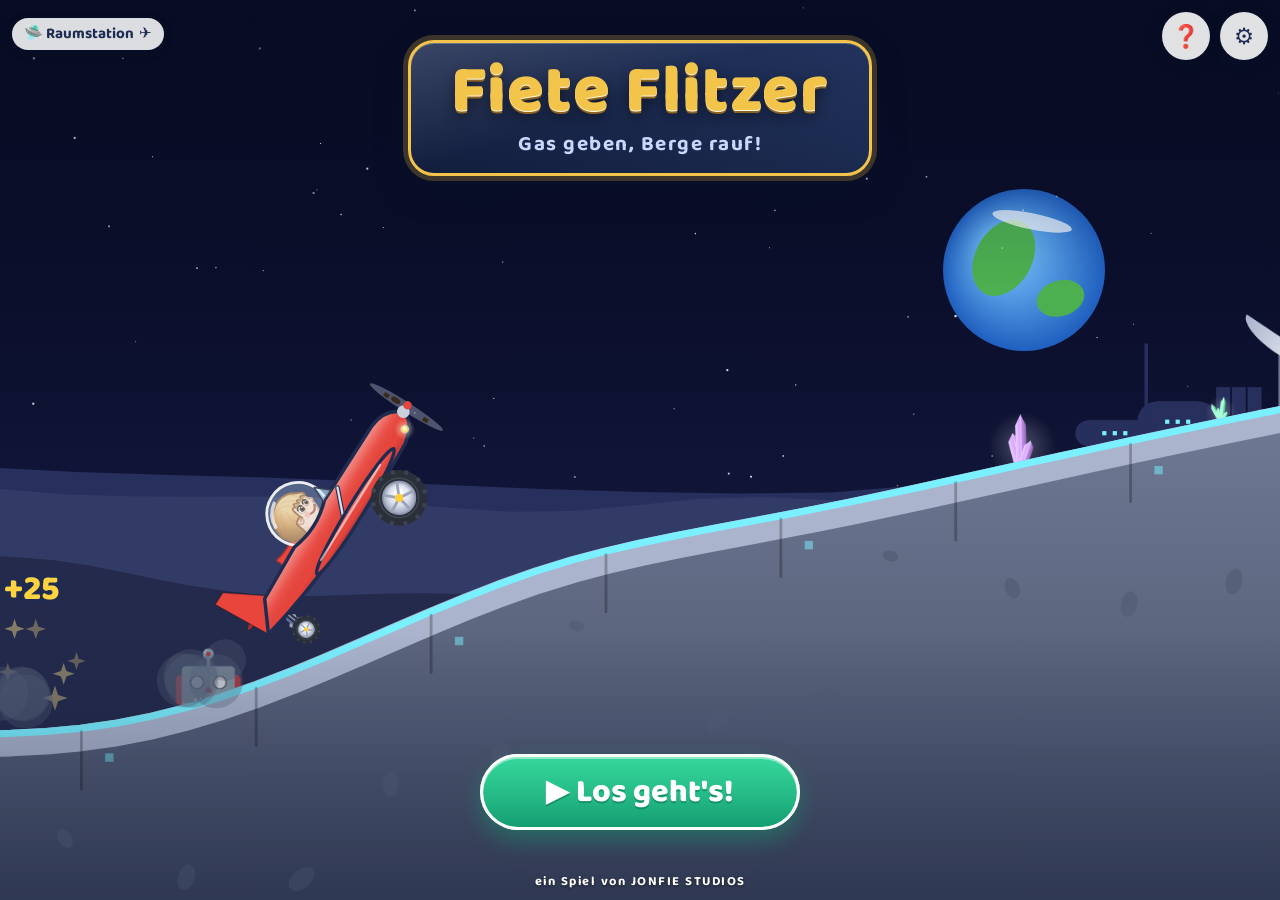
==== commit 3a4fd474: "Mech größer, schneller und technischer; Einrad fährt wie ein Segway (v58) - Lauf-Mech: 900 kg, Beine" ====
--- a/index.html
+++ b/index.html
@@ -41,7 +41,7 @@
   <link rel="manifest" href="manifest.webmanifest">
   <link rel="icon" href="icon-192.png" type="image/png">
   <link rel="apple-touch-icon" href="apple-touch-icon.png">
-  <link rel="stylesheet" href="style.css?v=57">
+  <link rel="stylesheet" href="style.css?v=58">
 </head>
 
 <body>
@@ -602,20 +602,20 @@
   <div class="popover" id="popover" role="status" hidden></div>
 
   <!-- Skripte in der richtigen Reihenfolge -->
-  <script src="config.js?v=57"></script>
-  <script src="gelaende.js?v=57"></script>
-  <script src="physik.js?v=57"></script>
-  <script src="fahrt.js?v=57"></script>
-  <script src="roboter.js?v=57"></script>
-  <script src="startseite-szenen.js?v=57"></script>
-  <script src="geist.js?v=57"></script>
-  <script src="kinder.js?v=57"></script>
-  <script src="spielstand.js?v=57"></script>
-  <script src="requisiten.js?v=57"></script>
-  <script src="grafik.js?v=57"></script>
-  <script src="grafik-welt.js?v=57"></script>
-  <script src="klang.js?v=57"></script>
-  <script src="editor.js?v=57"></script>
-  <script src="spiel.js?v=57"></script>
+  <script src="config.js?v=58"></script>
+  <script src="gelaende.js?v=58"></script>
+  <script src="physik.js?v=58"></script>
+  <script src="fahrt.js?v=58"></script>
+  <script src="roboter.js?v=58"></script>
+  <script src="startseite-szenen.js?v=58"></script>
+  <script src="geist.js?v=58"></script>
+  <script src="kinder.js?v=58"></script>
+  <script src="spielstand.js?v=58"></script>
+  <script src="requisiten.js?v=58"></script>
+  <script src="grafik.js?v=58"></script>
+  <script src="grafik-welt.js?v=58"></script>
+  <script src="klang.js?v=58"></script>
+  <script src="editor.js?v=58"></script>
+  <script src="spiel.js?v=58"></script>
 </body>
 </html>
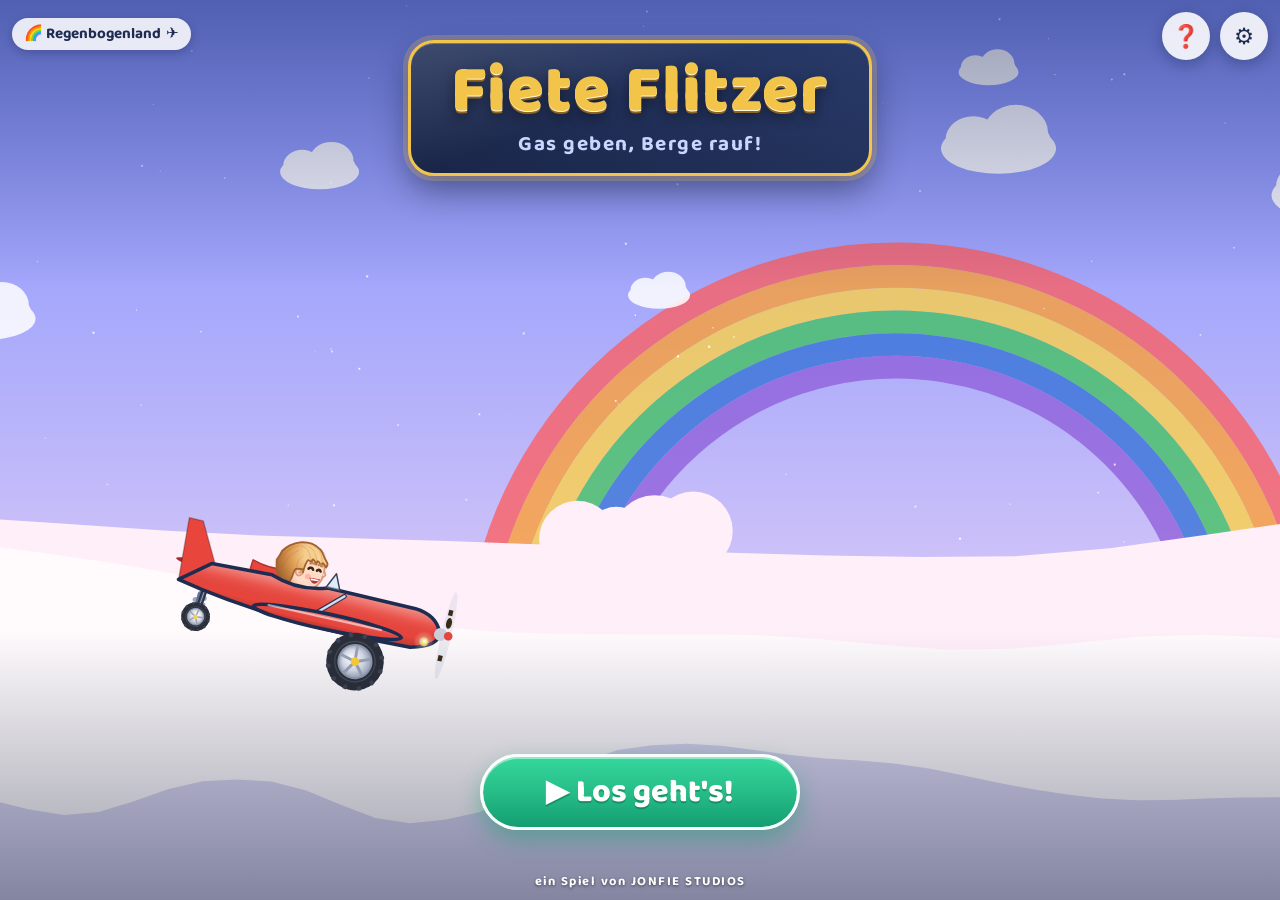
==== commit 166746a0: "Einrad klettert besser und kippt in der Luft nicht mehr so leicht (v59) - Antrieb 230 statt 125 Nm, " ====
--- a/index.html
+++ b/index.html
@@ -41,7 +41,7 @@
   <link rel="manifest" href="manifest.webmanifest">
   <link rel="icon" href="icon-192.png" type="image/png">
   <link rel="apple-touch-icon" href="apple-touch-icon.png">
-  <link rel="stylesheet" href="style.css?v=58">
+  <link rel="stylesheet" href="style.css?v=59">
 </head>
 
 <body>
@@ -602,20 +602,20 @@
   <div class="popover" id="popover" role="status" hidden></div>
 
   <!-- Skripte in der richtigen Reihenfolge -->
-  <script src="config.js?v=58"></script>
-  <script src="gelaende.js?v=58"></script>
-  <script src="physik.js?v=58"></script>
-  <script src="fahrt.js?v=58"></script>
-  <script src="roboter.js?v=58"></script>
-  <script src="startseite-szenen.js?v=58"></script>
-  <script src="geist.js?v=58"></script>
-  <script src="kinder.js?v=58"></script>
-  <script src="spielstand.js?v=58"></script>
-  <script src="requisiten.js?v=58"></script>
-  <script src="grafik.js?v=58"></script>
-  <script src="grafik-welt.js?v=58"></script>
-  <script src="klang.js?v=58"></script>
-  <script src="editor.js?v=58"></script>
-  <script src="spiel.js?v=58"></script>
+  <script src="config.js?v=59"></script>
+  <script src="gelaende.js?v=59"></script>
+  <script src="physik.js?v=59"></script>
+  <script src="fahrt.js?v=59"></script>
+  <script src="roboter.js?v=59"></script>
+  <script src="startseite-szenen.js?v=59"></script>
+  <script src="geist.js?v=59"></script>
+  <script src="kinder.js?v=59"></script>
+  <script src="spielstand.js?v=59"></script>
+  <script src="requisiten.js?v=59"></script>
+  <script src="grafik.js?v=59"></script>
+  <script src="grafik-welt.js?v=59"></script>
+  <script src="klang.js?v=59"></script>
+  <script src="editor.js?v=59"></script>
+  <script src="spiel.js?v=59"></script>
 </body>
 </html>
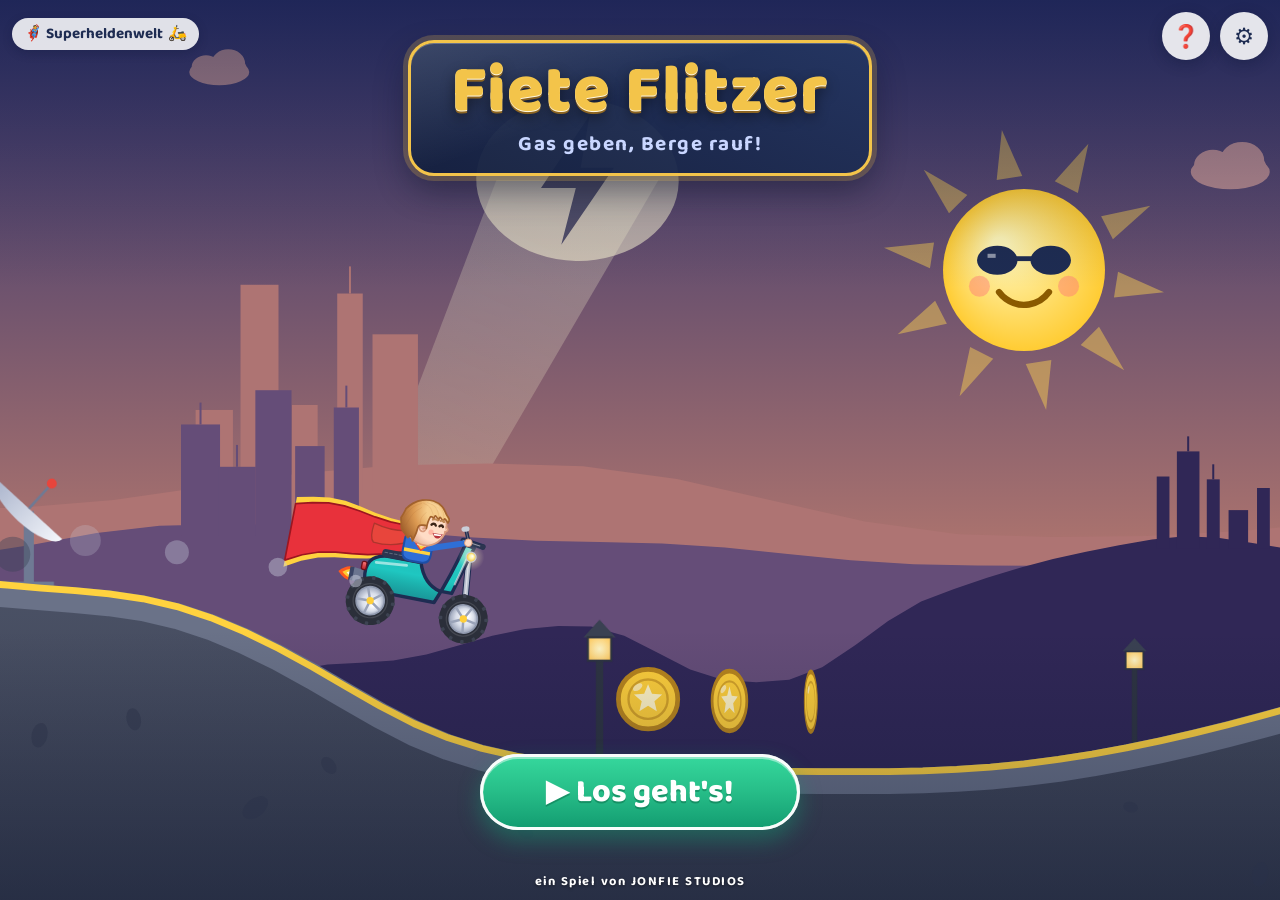
==== commit 316769a4: "Mech hebt nicht mehr bei jeder Kuppe ab (v60) - Bodenhaftung: Aufwärtsgeschwindigkeit am Boden auf d" ====
--- a/index.html
+++ b/index.html
@@ -41,7 +41,7 @@
   <link rel="manifest" href="manifest.webmanifest">
   <link rel="icon" href="icon-192.png" type="image/png">
   <link rel="apple-touch-icon" href="apple-touch-icon.png">
-  <link rel="stylesheet" href="style.css?v=59">
+  <link rel="stylesheet" href="style.css?v=60">
 </head>
 
 <body>
@@ -602,20 +602,20 @@
   <div class="popover" id="popover" role="status" hidden></div>
 
   <!-- Skripte in der richtigen Reihenfolge -->
-  <script src="config.js?v=59"></script>
-  <script src="gelaende.js?v=59"></script>
-  <script src="physik.js?v=59"></script>
-  <script src="fahrt.js?v=59"></script>
-  <script src="roboter.js?v=59"></script>
-  <script src="startseite-szenen.js?v=59"></script>
-  <script src="geist.js?v=59"></script>
-  <script src="kinder.js?v=59"></script>
-  <script src="spielstand.js?v=59"></script>
-  <script src="requisiten.js?v=59"></script>
-  <script src="grafik.js?v=59"></script>
-  <script src="grafik-welt.js?v=59"></script>
-  <script src="klang.js?v=59"></script>
-  <script src="editor.js?v=59"></script>
-  <script src="spiel.js?v=59"></script>
+  <script src="config.js?v=60"></script>
+  <script src="gelaende.js?v=60"></script>
+  <script src="physik.js?v=60"></script>
+  <script src="fahrt.js?v=60"></script>
+  <script src="roboter.js?v=60"></script>
+  <script src="startseite-szenen.js?v=60"></script>
+  <script src="geist.js?v=60"></script>
+  <script src="kinder.js?v=60"></script>
+  <script src="spielstand.js?v=60"></script>
+  <script src="requisiten.js?v=60"></script>
+  <script src="grafik.js?v=60"></script>
+  <script src="grafik-welt.js?v=60"></script>
+  <script src="klang.js?v=60"></script>
+  <script src="editor.js?v=60"></script>
+  <script src="spiel.js?v=60"></script>
 </body>
 </html>
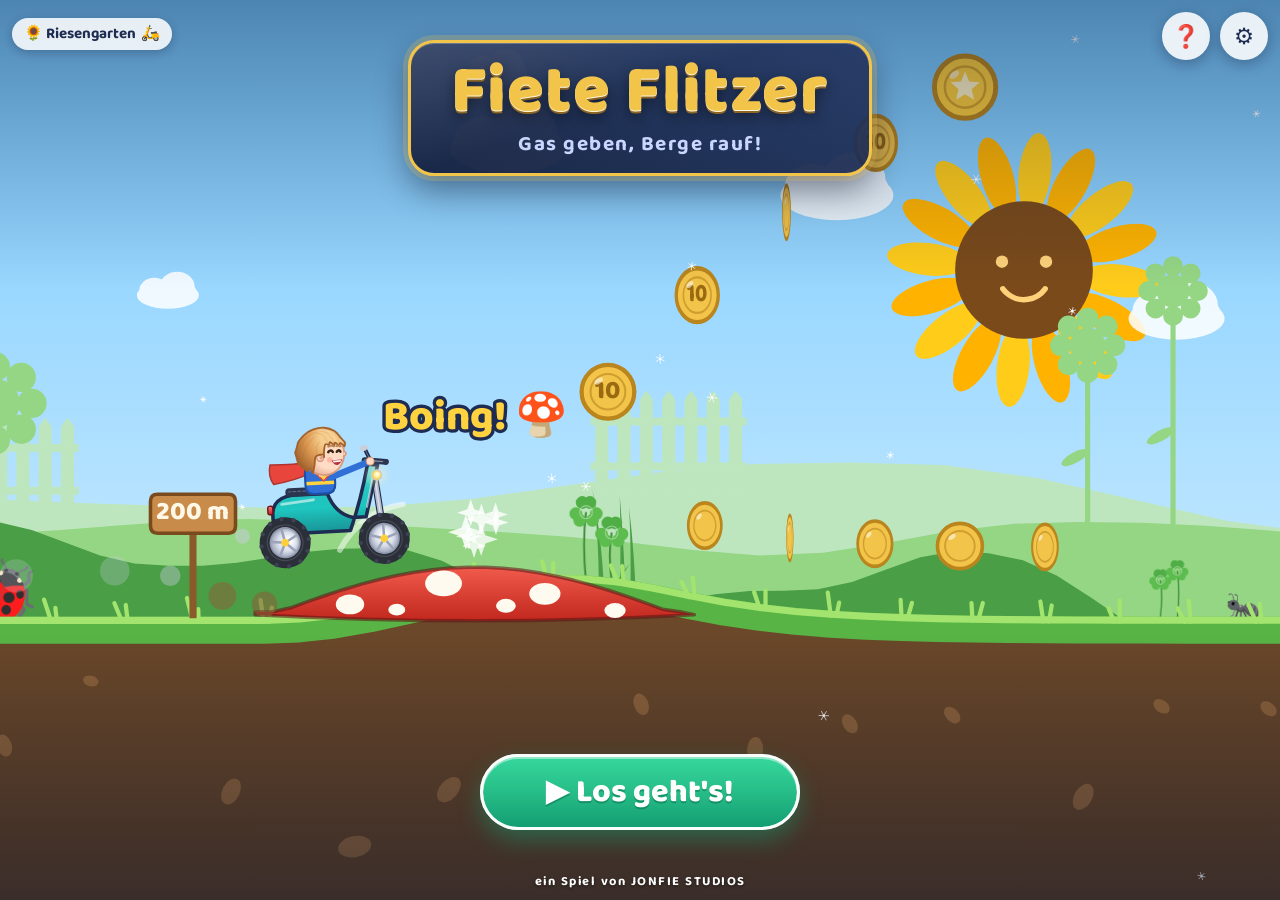
==== commit 3ab68b11: "Mech: Bremse rutscht, Anfahren rutscht durch, Gas+Bremse = Sprung (mit Anzeige) Co-Authored-By: Clau" ====
--- a/index.html
+++ b/index.html
@@ -41,7 +41,7 @@
   <link rel="manifest" href="manifest.webmanifest">
   <link rel="icon" href="icon-192.png" type="image/png">
   <link rel="apple-touch-icon" href="apple-touch-icon.png">
-  <link rel="stylesheet" href="style.css?v=60">
+  <link rel="stylesheet" href="style.css?v=61">
 </head>
 
 <body>
@@ -93,6 +93,13 @@
       <span class="pedal-platte" aria-hidden="true"><span></span><span></span><span></span></span>
       <span class="pedal-text">Gas</span>
     </button>
+  </div>
+
+  <!-- SPRUNG-ANZEIGE (nur Lauf-Mech): Gas + Bremse zusammen = Sprung. Der Ring füllt sich nach dem Sprung wieder;
+       voll = leuchtet und wippt. -->
+  <div class="sprung-hinweis" id="sprung-hinweis" hidden aria-hidden="true">
+    <span class="sprung-tasten"><i class="sprung-rot"></i><b>+</b><i class="sprung-gruen"></i></span>
+    <span class="sprung-icon">🦘</span><span class="sprung-text">Sprung!</span>
   </div>
 
   <!-- ZUSATZ-KNÖPFE links über der Bremse (linke Hand): 🚀 Raketen-Boost und 🦘 Sprungfeder.
@@ -602,20 +609,20 @@
   <div class="popover" id="popover" role="status" hidden></div>
 
   <!-- Skripte in der richtigen Reihenfolge -->
-  <script src="config.js?v=60"></script>
-  <script src="gelaende.js?v=60"></script>
-  <script src="physik.js?v=60"></script>
-  <script src="fahrt.js?v=60"></script>
-  <script src="roboter.js?v=60"></script>
-  <script src="startseite-szenen.js?v=60"></script>
-  <script src="geist.js?v=60"></script>
-  <script src="kinder.js?v=60"></script>
-  <script src="spielstand.js?v=60"></script>
-  <script src="requisiten.js?v=60"></script>
-  <script src="grafik.js?v=60"></script>
-  <script src="grafik-welt.js?v=60"></script>
-  <script src="klang.js?v=60"></script>
-  <script src="editor.js?v=60"></script>
-  <script src="spiel.js?v=60"></script>
+  <script src="config.js?v=61"></script>
+  <script src="gelaende.js?v=61"></script>
+  <script src="physik.js?v=61"></script>
+  <script src="fahrt.js?v=61"></script>
+  <script src="roboter.js?v=61"></script>
+  <script src="startseite-szenen.js?v=61"></script>
+  <script src="geist.js?v=61"></script>
+  <script src="kinder.js?v=61"></script>
+  <script src="spielstand.js?v=61"></script>
+  <script src="requisiten.js?v=61"></script>
+  <script src="grafik.js?v=61"></script>
+  <script src="grafik-welt.js?v=61"></script>
+  <script src="klang.js?v=61"></script>
+  <script src="editor.js?v=61"></script>
+  <script src="spiel.js?v=61"></script>
 </body>
 </html>
--- a/style.css
+++ b/style.css
@@ -247,6 +247,31 @@
 @media (prefers-reduced-motion: reduce) { .pedale.luft .pedal::before { animation: none; } }
 /* Der Bremse-Pfeil sitzt rechts neben dem Pedal – darüber liegen die Zusatz-Knöpfe */
 .pedale.luft .pedal-bremse::before { top: 10px; left: calc(100% + 34px); }
+
+/* Sprung-Anzeige des Lauf-Mechs, mittig zwischen den Pedalen: rote + grüne Taste = 🦘. --ladung (0…1) füllt den Rand. */
+.sprung-hinweis {
+  --ladung: 1;
+  position: fixed; z-index: 11; left: 50%; transform: translateX(-50%);
+  bottom: calc(14px + env(safe-area-inset-bottom));
+  display: flex; align-items: center; gap: 8px;
+  padding: 6px 14px 6px 10px; border-radius: 999px;
+  background: conic-gradient(from 0deg, #ffd23f calc(var(--ladung) * 360deg), rgba(255, 255, 255, 0.45) 0) border-box;
+  border: 4px solid transparent;
+  box-shadow: var(--sh-card);
+  pointer-events: none;
+  font-family: var(--font-display); font-weight: 800; font-size: clamp(0.9rem, 2.8vw, 1.1rem); color: #fff;
+  text-shadow: 0 2px 0 rgba(0, 0, 0, 0.25);
+  isolation: isolate;
+}
+.sprung-hinweis::before { content: ""; position: absolute; inset: 0; z-index: -1; border-radius: 999px; background: rgba(40, 50, 80, 0.78); }
+.sprung-tasten { display: flex; align-items: center; gap: 3px; font-size: 1rem; }
+.sprung-tasten i { display: block; width: 14px; height: 18px; border-radius: 5px 5px 7px 7px; }
+.sprung-rot { background: var(--rot); } .sprung-gruen { background: var(--cta); }
+.sprung-icon { font-size: 1.5rem; line-height: 1; filter: grayscale(1); opacity: 0.6; transition: filter 0.2s, opacity 0.2s; }
+.sprung-hinweis.bereit .sprung-icon { filter: none; opacity: 1; animation: sprungWippen 0.9s ease-in-out infinite; }
+.sprung-hinweis.druck .sprung-icon { filter: none; opacity: 1; animation: none; transform: scaleY(0.7) translateY(4px); }
+@keyframes sprungWippen { 0%, 100% { transform: translateY(0); } 50% { transform: translateY(-5px); } }
+@media (prefers-reduced-motion: reduce) { .sprung-hinweis.bereit .sprung-icon { animation: none; } }
 
 /* Zusatz-Knöpfe 🚀 🦘 links über der Bremse. --ladung (0…1) füllt den Ring. */
 .extras {
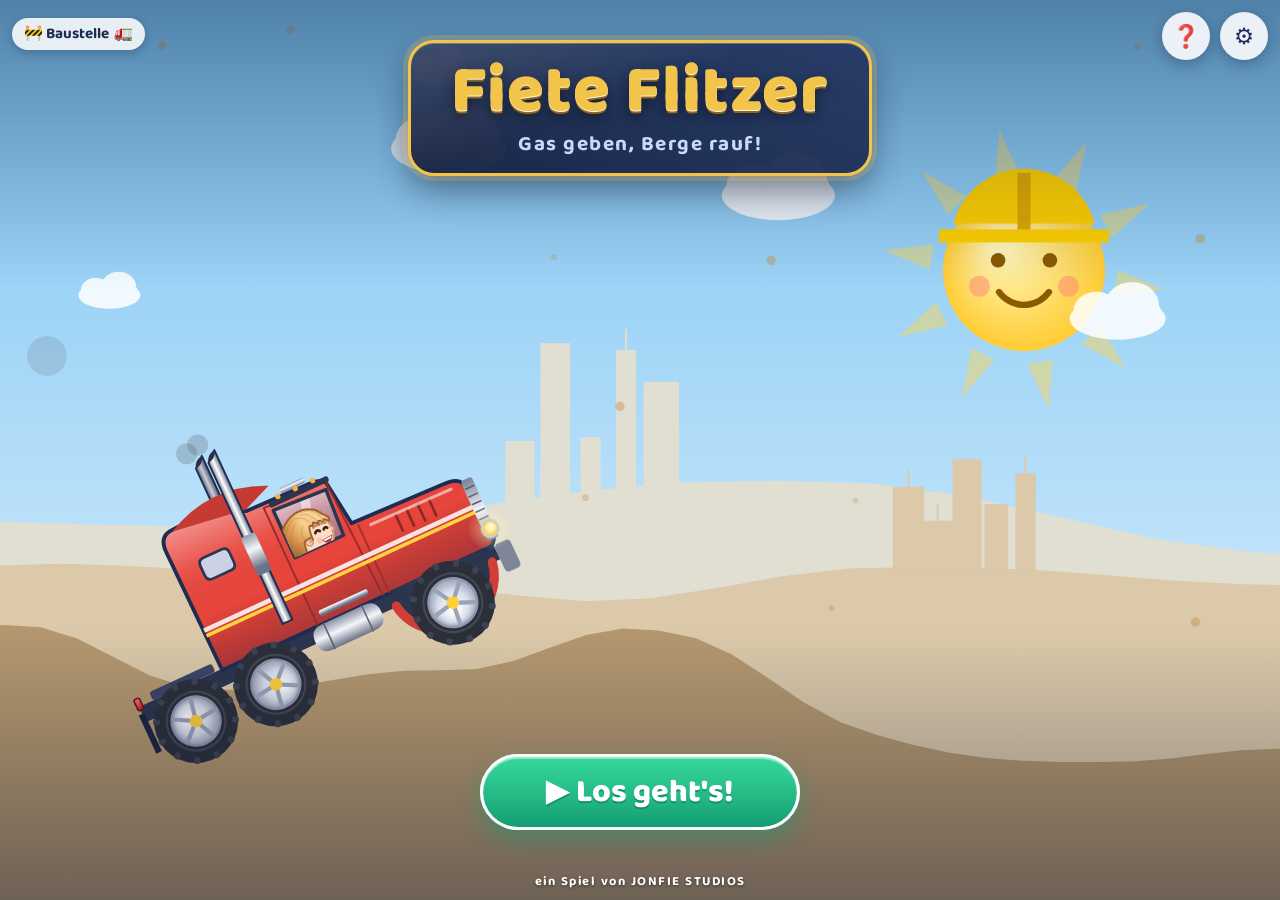
==== commit 78d62d9d: "Mech: ruhige Beine im Sprung, sichtbares Durchrutschen beim Anfahren, Rutsch-Text entfernt Co-Author" ====
--- a/index.html
+++ b/index.html
@@ -41,7 +41,7 @@
   <link rel="manifest" href="manifest.webmanifest">
   <link rel="icon" href="icon-192.png" type="image/png">
   <link rel="apple-touch-icon" href="apple-touch-icon.png">
-  <link rel="stylesheet" href="style.css?v=61">
+  <link rel="stylesheet" href="style.css?v=62">
 </head>
 
 <body>
@@ -609,20 +609,20 @@
   <div class="popover" id="popover" role="status" hidden></div>
 
   <!-- Skripte in der richtigen Reihenfolge -->
-  <script src="config.js?v=61"></script>
-  <script src="gelaende.js?v=61"></script>
-  <script src="physik.js?v=61"></script>
-  <script src="fahrt.js?v=61"></script>
-  <script src="roboter.js?v=61"></script>
-  <script src="startseite-szenen.js?v=61"></script>
-  <script src="geist.js?v=61"></script>
-  <script src="kinder.js?v=61"></script>
-  <script src="spielstand.js?v=61"></script>
-  <script src="requisiten.js?v=61"></script>
-  <script src="grafik.js?v=61"></script>
-  <script src="grafik-welt.js?v=61"></script>
-  <script src="klang.js?v=61"></script>
-  <script src="editor.js?v=61"></script>
-  <script src="spiel.js?v=61"></script>
+  <script src="config.js?v=62"></script>
+  <script src="gelaende.js?v=62"></script>
+  <script src="physik.js?v=62"></script>
+  <script src="fahrt.js?v=62"></script>
+  <script src="roboter.js?v=62"></script>
+  <script src="startseite-szenen.js?v=62"></script>
+  <script src="geist.js?v=62"></script>
+  <script src="kinder.js?v=62"></script>
+  <script src="spielstand.js?v=62"></script>
+  <script src="requisiten.js?v=62"></script>
+  <script src="grafik.js?v=62"></script>
+  <script src="grafik-welt.js?v=62"></script>
+  <script src="klang.js?v=62"></script>
+  <script src="editor.js?v=62"></script>
+  <script src="spiel.js?v=62"></script>
 </body>
 </html>
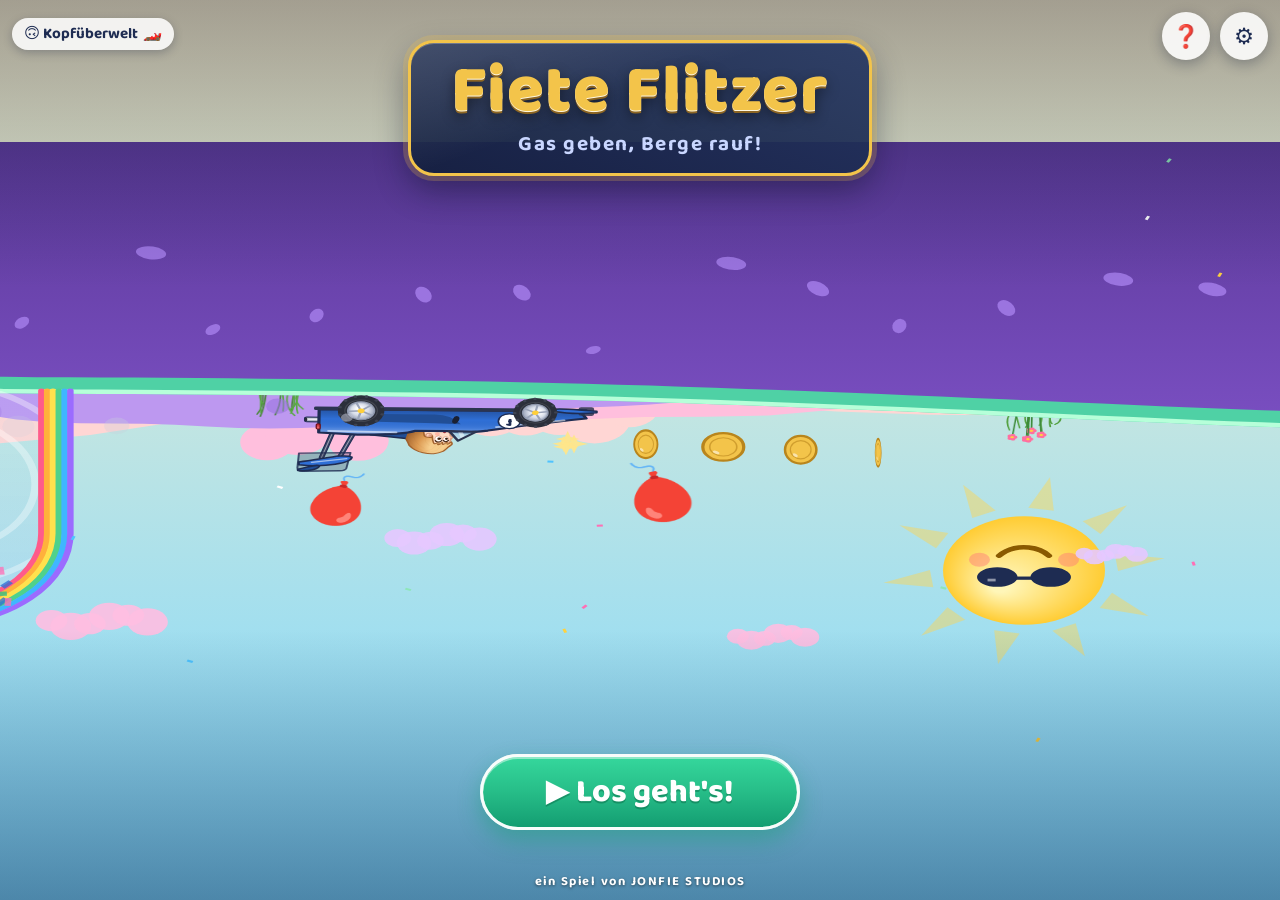
==== commit 4eceeabe: "Mech: Füße drehen beim Anfahren durch, Bremse sofort und ohne Rückwärtslaufen, Sprung 30% weniger na" ====
--- a/index.html
+++ b/index.html
@@ -41,7 +41,7 @@
   <link rel="manifest" href="manifest.webmanifest">
   <link rel="icon" href="icon-192.png" type="image/png">
   <link rel="apple-touch-icon" href="apple-touch-icon.png">
-  <link rel="stylesheet" href="style.css?v=62">
+  <link rel="stylesheet" href="style.css?v=63">
 </head>
 
 <body>
@@ -609,20 +609,20 @@
   <div class="popover" id="popover" role="status" hidden></div>
 
   <!-- Skripte in der richtigen Reihenfolge -->
-  <script src="config.js?v=62"></script>
-  <script src="gelaende.js?v=62"></script>
-  <script src="physik.js?v=62"></script>
-  <script src="fahrt.js?v=62"></script>
-  <script src="roboter.js?v=62"></script>
-  <script src="startseite-szenen.js?v=62"></script>
-  <script src="geist.js?v=62"></script>
-  <script src="kinder.js?v=62"></script>
-  <script src="spielstand.js?v=62"></script>
-  <script src="requisiten.js?v=62"></script>
-  <script src="grafik.js?v=62"></script>
-  <script src="grafik-welt.js?v=62"></script>
-  <script src="klang.js?v=62"></script>
-  <script src="editor.js?v=62"></script>
-  <script src="spiel.js?v=62"></script>
+  <script src="config.js?v=63"></script>
+  <script src="gelaende.js?v=63"></script>
+  <script src="physik.js?v=63"></script>
+  <script src="fahrt.js?v=63"></script>
+  <script src="roboter.js?v=63"></script>
+  <script src="startseite-szenen.js?v=63"></script>
+  <script src="geist.js?v=63"></script>
+  <script src="kinder.js?v=63"></script>
+  <script src="spielstand.js?v=63"></script>
+  <script src="requisiten.js?v=63"></script>
+  <script src="grafik.js?v=63"></script>
+  <script src="grafik-welt.js?v=63"></script>
+  <script src="klang.js?v=63"></script>
+  <script src="editor.js?v=63"></script>
+  <script src="spiel.js?v=63"></script>
 </body>
 </html>
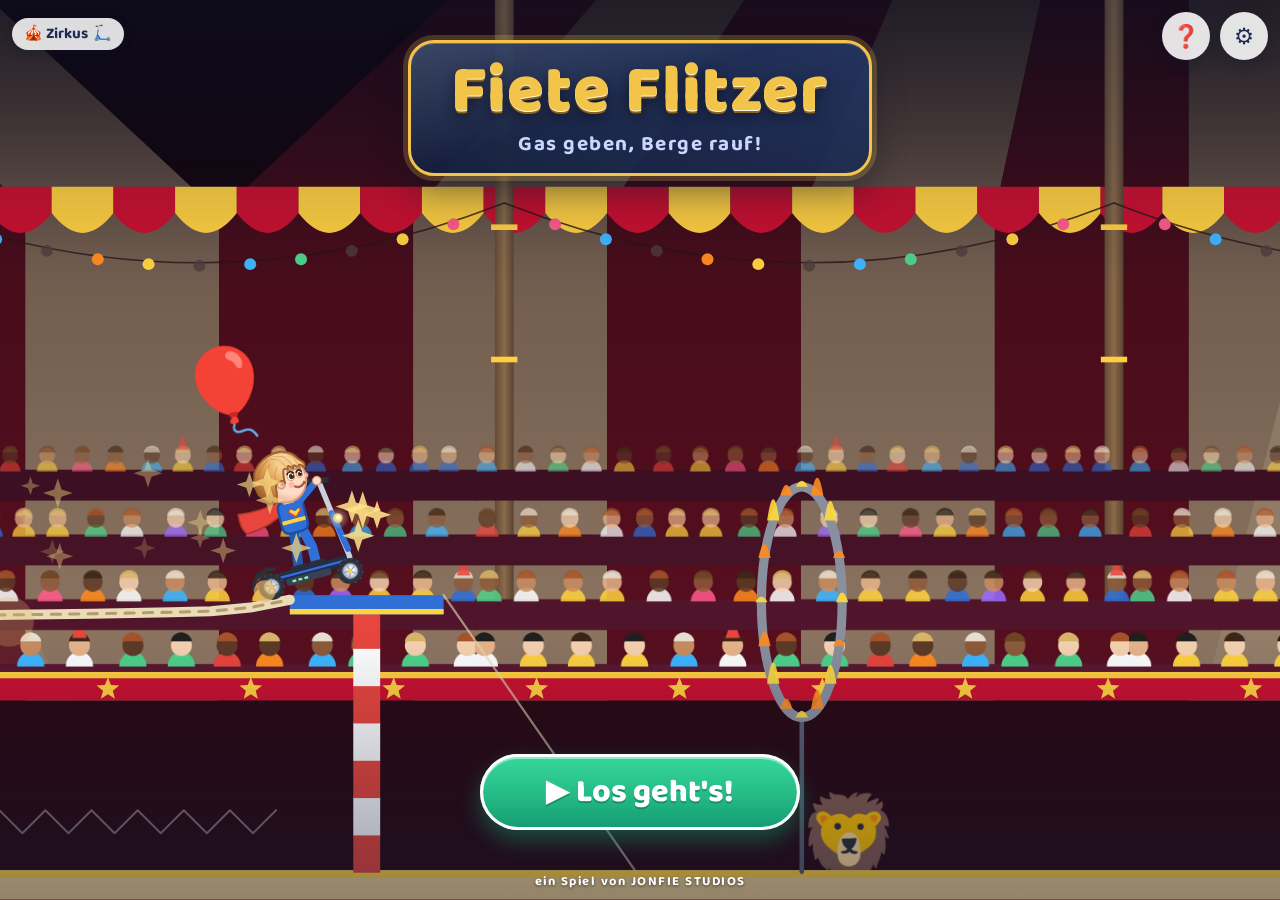
==== commit 19565b03: "Mech: kürzere Roboter-Schritte, beide Füße beim Stehen am Boden Co-Authored-By: Claude Sonnet 5.5 <n" ====
--- a/index.html
+++ b/index.html
@@ -41,7 +41,7 @@
   <link rel="manifest" href="manifest.webmanifest">
   <link rel="icon" href="icon-192.png" type="image/png">
   <link rel="apple-touch-icon" href="apple-touch-icon.png">
-  <link rel="stylesheet" href="style.css?v=63">
+  <link rel="stylesheet" href="style.css?v=64">
 </head>
 
 <body>
@@ -609,20 +609,20 @@
   <div class="popover" id="popover" role="status" hidden></div>
 
   <!-- Skripte in der richtigen Reihenfolge -->
-  <script src="config.js?v=63"></script>
-  <script src="gelaende.js?v=63"></script>
-  <script src="physik.js?v=63"></script>
-  <script src="fahrt.js?v=63"></script>
-  <script src="roboter.js?v=63"></script>
-  <script src="startseite-szenen.js?v=63"></script>
-  <script src="geist.js?v=63"></script>
-  <script src="kinder.js?v=63"></script>
-  <script src="spielstand.js?v=63"></script>
-  <script src="requisiten.js?v=63"></script>
-  <script src="grafik.js?v=63"></script>
-  <script src="grafik-welt.js?v=63"></script>
-  <script src="klang.js?v=63"></script>
-  <script src="editor.js?v=63"></script>
-  <script src="spiel.js?v=63"></script>
+  <script src="config.js?v=64"></script>
+  <script src="gelaende.js?v=64"></script>
+  <script src="physik.js?v=64"></script>
+  <script src="fahrt.js?v=64"></script>
+  <script src="roboter.js?v=64"></script>
+  <script src="startseite-szenen.js?v=64"></script>
+  <script src="geist.js?v=64"></script>
+  <script src="kinder.js?v=64"></script>
+  <script src="spielstand.js?v=64"></script>
+  <script src="requisiten.js?v=64"></script>
+  <script src="grafik.js?v=64"></script>
+  <script src="grafik-welt.js?v=64"></script>
+  <script src="klang.js?v=64"></script>
+  <script src="editor.js?v=64"></script>
+  <script src="spiel.js?v=64"></script>
 </body>
 </html>
